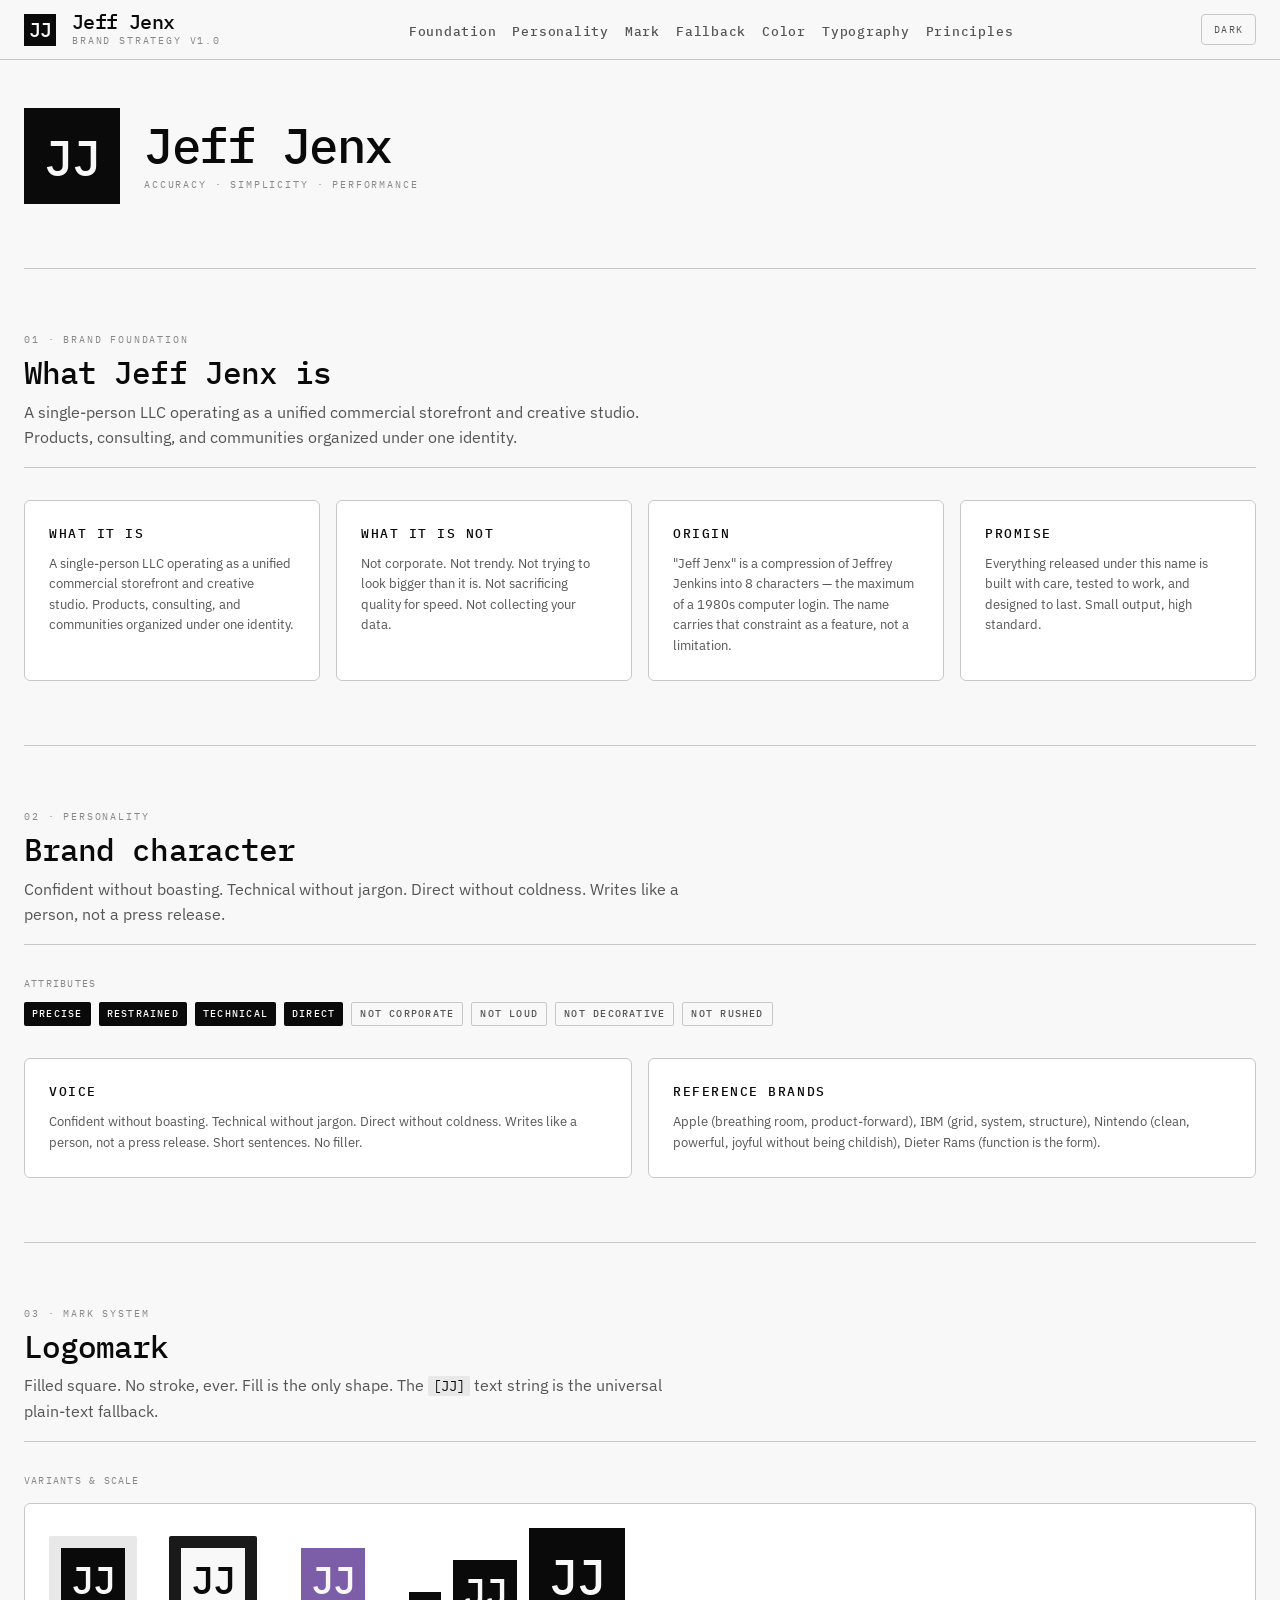
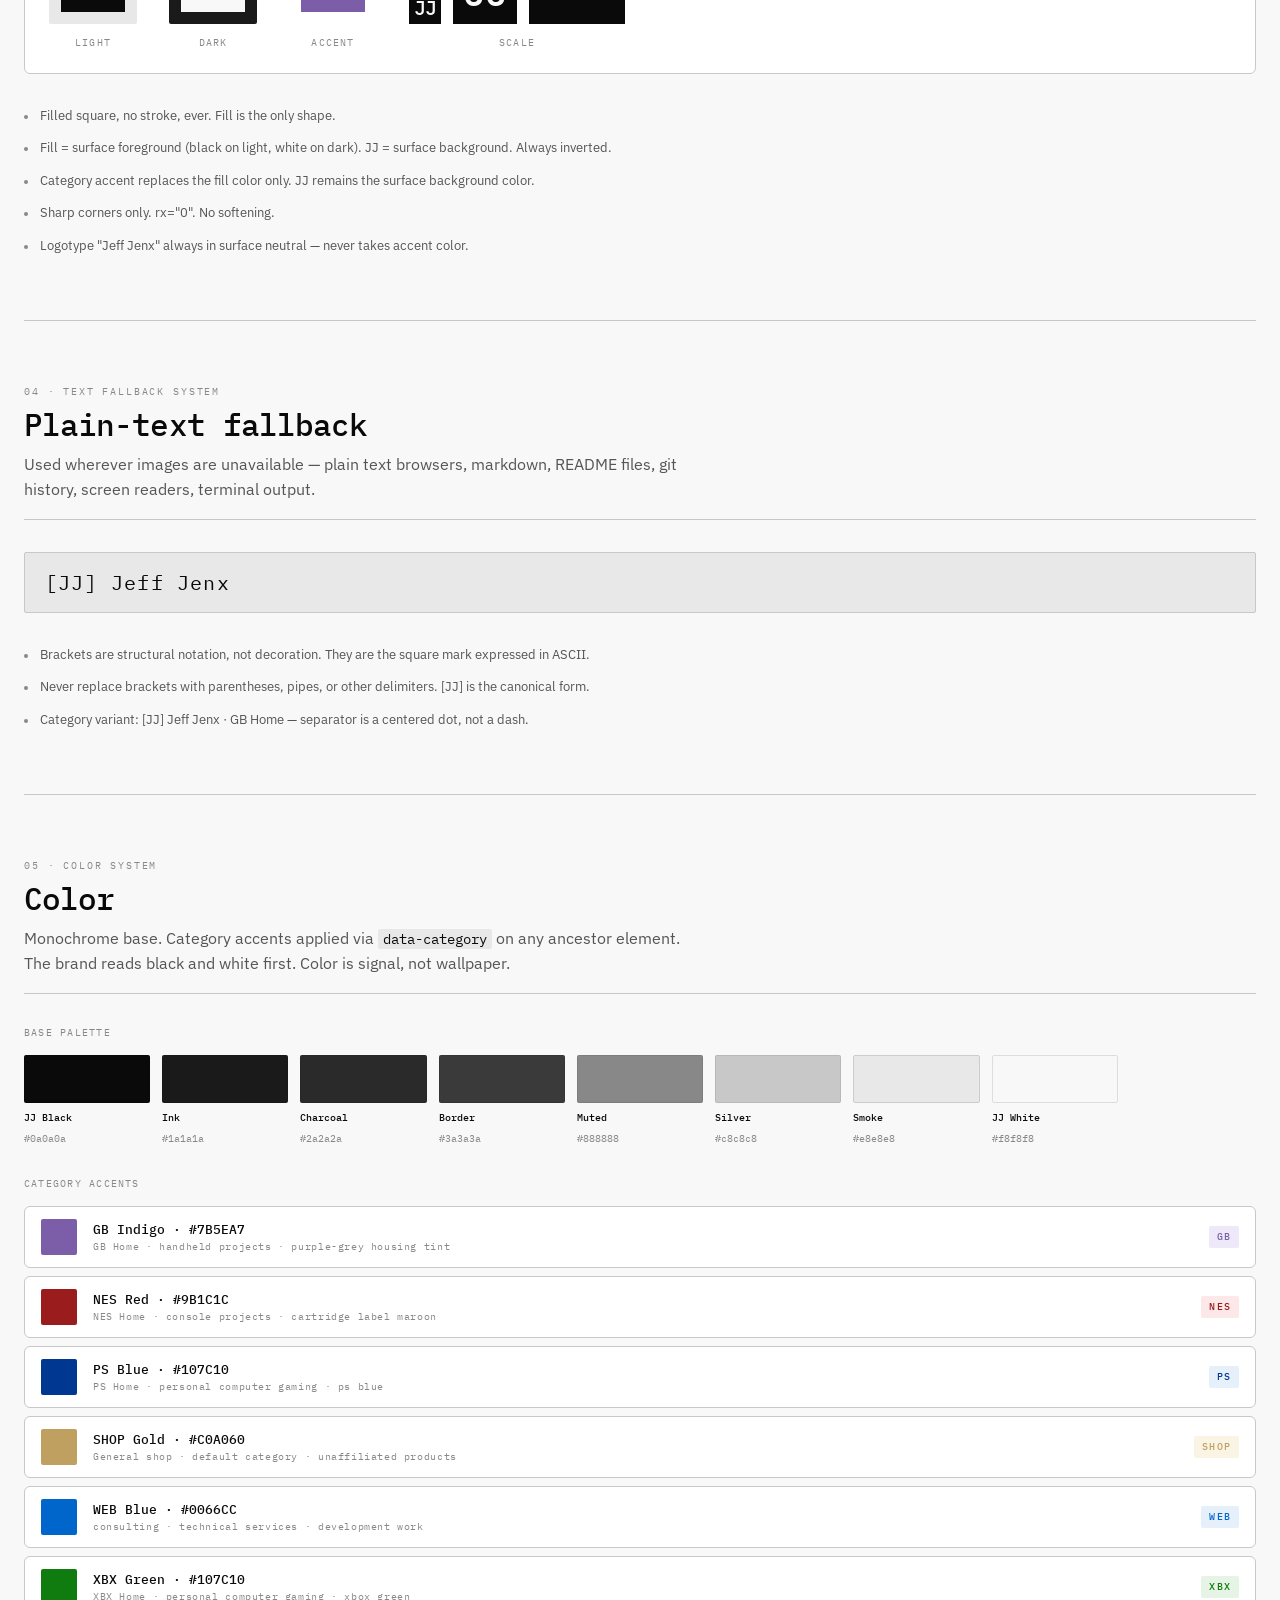
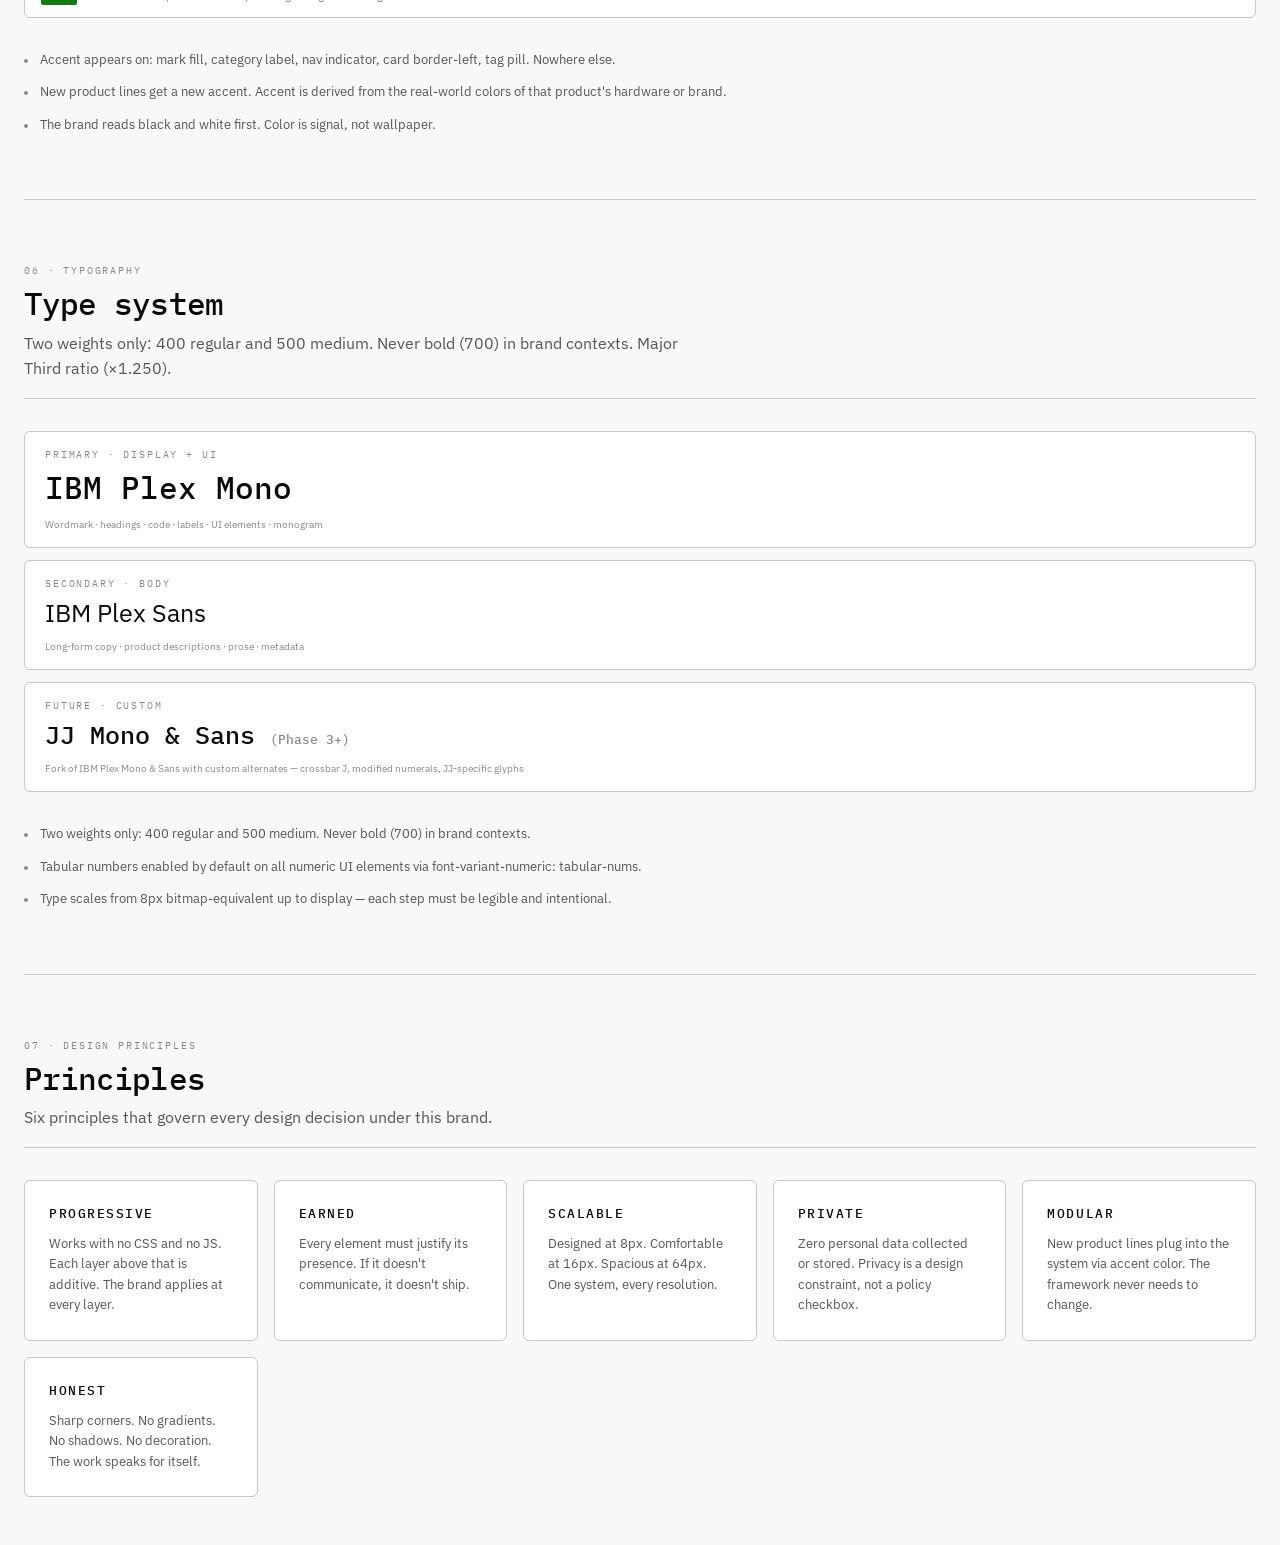
==== jeffjenx-brand-strategy.html @ 9ddff723 "feat: initial checkin" ====
<!DOCTYPE html>
<html lang="en">
<head>
<meta charset="UTF-8">
<meta name="viewport" content="width=device-width, initial-scale=1.0">
<title>Jeff Jenx · Brand Strategy</title>
<meta name="description" content="Jeff Jenx brand foundation, personality, mark system, color, and design principles.">

<link rel="preconnect" href="https://fonts.googleapis.com">
<link rel="preconnect" href="https://fonts.gstatic.com" crossorigin>
<link href="https://fonts.googleapis.com/css2?family=IBM+Plex+Mono:wght@400;500&family=IBM+Plex+Sans:wght@400;500&display=swap" rel="stylesheet">
<link rel="stylesheet" href="jeffjenx-tokens.css">

<style>
@layer base {
  *, *::before, *::after { box-sizing: border-box; margin: 0; padding: 0; }
  html {
    font-size: 16px;
    background: var(--jj-bg);
    color: var(--jj-fg);
    cursor: default;
    font-family: var(--jj-font-sans);
    scroll-padding-top: 4rem; /* 64px - safe ceiling for the nav bar */
    -webkit-text-size-adjust: 100%;
  }
  body { min-height: 100vh; }
  img, svg { display: block; max-width: 100%; }
  a { color: var(--jj-accent, var(--jj-fg)); text-underline-offset: 3px; }
  a:hover { opacity: 0.75; }
}

@layer type {
  [data-theme="light"] ::selection {
    color: var(--jj-accent-dark);
    background: var(--jj-accent-light);
  }

  [data-theme="dark"] ::selection {
    color: var(--jj-accent-light);
    background: var(--jj-accent-dark);
  }
}

@layer layout {
  .bs-nav {
    position: sticky;
    top: 0;
    z-index: var(--jj-z-raised);
    background: var(--jj-bg);
    border-bottom: 1px solid var(--jj-border-color);
    padding: var(--jj-space-3) var(--jj-space-6);
    display: flex;
    align-items: center;
    justify-content: space-between;
    gap: var(--jj-space-4);
    flex-wrap: wrap;
  }
  .bs-nav-links {
    display: flex;
    gap: var(--jj-space-4);
    flex-wrap: wrap;
    list-style: none;
  }
  .bs-wrap {
    max-width: var(--jj-width-full);
    margin: 0 auto;
    padding: 0 var(--jj-space-6);
  }
  .bs-main {
    padding: var(--jj-space-12) 0;
    display: flex;
    flex-direction: column;
    gap: var(--jj-space-16);
  }
  .bs-section {
    display: flex;
    flex-direction: column;
    gap: var(--jj-space-8);
  }
  .bs-section-header {
    border-bottom: 1px solid var(--jj-border-color);
    padding-bottom: var(--jj-space-4);
    display: flex;
    flex-direction: column;
    gap: var(--jj-space-2);
  }
  .bs-grid-2 {
    display: grid;
    grid-template-columns: repeat(auto-fit, minmax(280px, 1fr));
    gap: var(--jj-space-4);
  }
  .bs-grid-3 {
    display: grid;
    grid-template-columns: repeat(auto-fit, minmax(200px, 1fr));
    gap: var(--jj-space-4);
  }
  .bs-row {
    display: flex;
    flex-wrap: wrap;
    gap: var(--jj-space-3);
    align-items: flex-start;
  }
  .bs-col {
    display: flex;
    flex-direction: column;
    gap: var(--jj-space-3);
  }
}

@layer enhanced {
  .jj-nav-link {
    font-family: var(--jj-font-mono);
    font-size: var(--jj-text-sm);
    font-weight: var(--jj-weight-medium);
    letter-spacing: var(--jj-tracking-wide);
    color: var(--jj-fg-muted);
    text-decoration: none;
    padding: var(--jj-space-1) 0;
    border-bottom: 2px solid transparent;
    transition: color 80ms, border-color 80ms;
  }
  .jj-nav-link:hover {
    color: var(--jj-fg);
    border-bottom-color: var(--jj-fg);
    opacity: 1;
  }

  .bs-layer-badge {
    font-family: var(--jj-font-mono);
    font-size: var(--jj-text-xs);
    letter-spacing: var(--jj-tracking-widest);
    text-transform: uppercase;
    color: var(--jj-fg-subtle);
  }

  .bs-section-title {
    font-family: var(--jj-font-mono);
    font-size: var(--jj-text-xl);
    font-weight: var(--jj-weight-medium);
    letter-spacing: var(--jj-tracking-tight);
    color: var(--jj-fg);
    line-height: var(--jj-leading-tight);
  }

  .bs-lead {
    font-family: var(--jj-font-sans);
    font-size: var(--jj-text-base);
    line-height: var(--jj-leading-normal);
    color: var(--jj-fg-muted);
    max-width: 68ch;
  }

  .bs-card {
    background: var(--jj-bg-raised);
    border: 1px solid var(--jj-border-color);
    border-radius: var(--jj-radius-lg);
    padding: var(--jj-space-6);
    display: flex;
    flex-direction: column;
    gap: var(--jj-space-3);
  }

  .bs-card-title {
    font-family: var(--jj-font-mono);
    font-size: var(--jj-text-sm);
    font-weight: var(--jj-weight-medium);
    letter-spacing: var(--jj-tracking-wider);
    text-transform: uppercase;
    color: var(--jj-fg);
  }

  .bs-card-body {
    font-family: var(--jj-font-sans);
    font-size: var(--jj-text-sm);
    line-height: var(--jj-leading-normal);
    color: var(--jj-fg-muted);
  }

  .bs-pill-row {
    display: flex;
    gap: var(--jj-space-2);
    flex-wrap: wrap;
  }

  .jj-tag {
    display: inline-flex;
    align-items: center;
    padding: var(--jj-space-1) var(--jj-space-2);
    font-family: var(--jj-font-mono);
    font-size: var(--jj-text-xs);
    font-weight: var(--jj-weight-medium);
    letter-spacing: var(--jj-tracking-wider);
    text-transform: uppercase;
    border-radius: var(--jj-radius-sm);
    line-height: 1.4;
    white-space: nowrap;
  }
  .jj-tag--default { background: var(--jj-bg-sunken); color: var(--jj-fg-muted); }
  .jj-tag--accent  { background: var(--jj-accent-light, var(--jj-bg-sunken)); color: var(--jj-accent, var(--jj-fg)); }
  .jj-tag--solid   { background: var(--jj-fg); color: var(--jj-bg); }
  .jj-tag--outline { background: transparent; color: var(--jj-fg-muted); border: 1px solid var(--jj-border-color); }

  .bs-mark-surface {
    background: var(--jj-bg-raised);
    border: 1px solid var(--jj-border-color);
    border-radius: var(--jj-radius-lg);
    padding: var(--jj-space-6);
    display: flex;
    gap: var(--jj-space-8);
    flex-wrap: wrap;
    align-items: flex-end;
  }

  .bs-mark-item {
    display: flex;
    flex-direction: column;
    align-items: center;
    gap: var(--jj-space-3);
  }

  .bs-mark-caption {
    font-family: var(--jj-font-mono);
    font-size: var(--jj-text-xs);
    letter-spacing: var(--jj-tracking-wider);
    text-transform: uppercase;
    color: var(--jj-fg-subtle);
  }

  .bs-light-pad,
  .bs-dark-pad,
  .bs-accent-pad {
    border-radius: var(--jj-radius-sm);
    padding: var(--jj-space-3);
    display: inline-flex;
  }

  .bs-light-pad {
    background: var(--jj-smoke);
  }

  .bs-dark-pad {
    background: var(--jj-ink);
  }

  .bs-accent-pad {
    background: transparent;
  }

  .bs-rule-list {
    display: flex;
    flex-direction: column;
    gap: var(--jj-space-3);
  }

  .bs-rule {
    display: flex;
    gap: var(--jj-space-3);
    align-items: flex-start;
  }

  .bs-rule::before {
    content: '';
    width: 4px;
    height: 4px;
    border-radius: 50%;
    background: var(--jj-fg-subtle);
    flex-shrink: 0;
    margin-top: 9px;
  }

  .bs-rule-text {
    font-family: var(--jj-font-sans);
    font-size: var(--jj-text-sm);
    line-height: var(--jj-leading-normal);
    color: var(--jj-fg-muted);
  }

  .bs-fallback-box {
    background: var(--jj-bg-sunken);
    border: 1px solid var(--jj-border-color);
    border-radius: var(--jj-radius-sm);
    padding: var(--jj-space-4) var(--jj-space-5);
    font-family: var(--jj-font-mono);
    font-size: var(--jj-text-md);
    color: var(--jj-fg);
    letter-spacing: var(--jj-tracking-wide);
  }

  .bs-swatch-grid {
    display: grid;
    grid-template-columns: repeat(auto-fill, minmax(120px, 1fr));
    gap: var(--jj-space-3);
  }

  .jj-swatch { display: flex; flex-direction: column; gap: var(--jj-space-2); }
  .jj-swatch-block { height: 48px; border-radius: var(--jj-radius-sm); border: 1px solid rgba(0,0,0,0.08); }
  .jj-swatch-name { font-family: var(--jj-font-mono); font-size: var(--jj-text-xs); font-weight: var(--jj-weight-medium); color: var(--jj-fg); }
  .jj-swatch-hex  { font-family: var(--jj-font-mono); font-size: var(--jj-text-xs); color: var(--jj-fg-subtle); }

  .bs-accent-list { display: flex; flex-direction: column; gap: var(--jj-space-2); }

  .bs-accent-item {
    display: flex;
    align-items: center;
    gap: var(--jj-space-4);
    background: var(--jj-bg-raised);
    border: 1px solid var(--jj-border-color);
    border-radius: var(--jj-radius-lg);
    padding: var(--jj-space-3) var(--jj-space-4);
  }

  .bs-accent-block {
    width: 36px;
    height: 36px;
    border-radius: var(--jj-radius-sm);
    flex-shrink: 0;
  }

  .bs-accent-info { display: flex; flex-direction: column; gap: 2px; flex: 1; }

  .bs-accent-name {
    font-family: var(--jj-font-mono);
    font-size: var(--jj-text-sm);
    font-weight: var(--jj-weight-medium);
    color: var(--jj-fg);
  }

  .bs-accent-desc {
    font-family: var(--jj-font-mono);
    font-size: var(--jj-text-xs);
    color: var(--jj-fg-subtle);
    letter-spacing: var(--jj-tracking-wide);
  }

  .bs-type-list { display: flex; flex-direction: column; gap: var(--jj-space-3); }

  .bs-type-item {
    background: var(--jj-bg-raised);
    border: 1px solid var(--jj-border-color);
    border-radius: var(--jj-radius-lg);
    padding: var(--jj-space-4) var(--jj-space-5);
    display: flex;
    flex-direction: column;
    gap: var(--jj-space-2);
  }

  .bs-type-role {
    font-family: var(--jj-font-mono);
    font-size: var(--jj-text-xs);
    letter-spacing: var(--jj-tracking-widest);
    text-transform: uppercase;
    color: var(--jj-fg-subtle);
  }

  .bs-type-desc {
    font-family: var(--jj-font-sans);
    font-size: var(--jj-text-xs);
    color: var(--jj-fg-subtle);
    margin-top: var(--jj-space-1);
  }

  .jj-divider { border: none; border-top: 1px solid var(--jj-border-color); }

  #theme-toggle {
    font-family: var(--jj-font-mono);
    font-size: var(--jj-text-xs);
    letter-spacing: var(--jj-tracking-wider);
    text-transform: uppercase;
    background: none;
    border: 1px solid var(--jj-border-color);
    color: var(--jj-fg-muted);
    padding: var(--jj-space-2) var(--jj-space-3);
    border-radius: var(--jj-radius-md);
    cursor: pointer;
  }
  #theme-toggle:hover { background: var(--jj-bg-sunken); }

  .bs-inline-code {
    font-family: var(--jj-font-mono);
    font-size: 0.875em;
    background: var(--jj-bg-sunken);
    padding: 1px 5px;
    border-radius: var(--jj-radius-sm);
    color: var(--jj-fg);
  }

  .bs-lockup {
    display: inline-flex;
    align-items: center;
    gap: var(--jj-space-4);
    text-decoration: none;
    color: inherit;
  }
  .bs-lockup-text { display: flex; flex-direction: column; gap: 2px; }
  .bs-lockup-name {
    font-family: var(--jj-font-mono);
    font-weight: var(--jj-weight-medium);
    font-size: var(--jj-text-md);
    letter-spacing: var(--jj-tracking-tight);
    line-height: 1;
    color: var(--jj-fg);
  }
  .bs-lockup-sub {
    font-family: var(--jj-font-mono);
    font-size: var(--jj-text-xs);
    letter-spacing: var(--jj-tracking-widest);
    text-transform: uppercase;
    color: var(--jj-fg-subtle);
  }
}
</style>
</head>
<body>

<nav class="bs-nav" aria-label="Brand strategy navigation">
  <a href="#" class="bs-lockup" aria-label="Jeff Jenx home">
    <span class="jj-mark jj-mark--sm" aria-hidden="true">JJ</span>
    <span class="bs-lockup-text">
      <span class="bs-lockup-name">Jeff Jenx</span>
      <span class="bs-lockup-sub">Brand Strategy v1.0</span>
    </span>
  </a>
  <ul class="bs-nav-links" role="list">
    <li><a href="#foundation"  class="jj-nav-link">Foundation</a></li>
    <li><a href="#personality" class="jj-nav-link">Personality</a></li>
    <li><a href="#mark"        class="jj-nav-link">Mark</a></li>
    <li><a href="#fallback"    class="jj-nav-link">Fallback</a></li>
    <li><a href="#color"       class="jj-nav-link">Color</a></li>
    <li><a href="#typography"  class="jj-nav-link">Typography</a></li>
    <li><a href="#principles"  class="jj-nav-link">Principles</a></li>
  </ul>
</nav>

<main class="bs-wrap">
<div class="bs-main">

  <!-- HERO -->
  <div style="display:flex;align-items:center;gap:var(--jj-space-6)">
    <span class="jj-mark jj-mark--lg" aria-hidden="true">JJ</span>
    <div>
      <div style="font-family:var(--jj-font-mono);font-size:var(--jj-text-3xl);font-weight:var(--jj-weight-medium);color:var(--jj-fg);letter-spacing:var(--jj-tracking-tight);line-height:1">Jeff Jenx</div>
      <div style="font-family:var(--jj-font-mono);font-size:var(--jj-text-xs);color:var(--jj-fg-subtle);letter-spacing:var(--jj-tracking-widest);text-transform:uppercase;margin-top:var(--jj-space-2)">Accuracy · Simplicity · Performance</div>
    </div>
  </div>

  <hr class="jj-divider">

  <!-- 01 FOUNDATION -->
  <section class="bs-section" id="foundation">
    <div class="bs-section-header">
      <span class="bs-layer-badge">01 · Brand Foundation</span>
      <h2 class="bs-section-title">What Jeff Jenx is</h2>
      <p class="bs-lead">A single-person LLC operating as a unified commercial storefront and creative studio. Products, consulting, and communities organized under one identity.</p>
    </div>
    <div class="bs-grid-2">
      <div class="bs-card">
        <div class="bs-card-title">What it is</div>
        <p class="bs-card-body">A single-person LLC operating as a unified commercial storefront and creative studio. Products, consulting, and communities organized under one identity.</p>
      </div>
      <div class="bs-card">
        <div class="bs-card-title">What it is not</div>
        <p class="bs-card-body">Not corporate. Not trendy. Not trying to look bigger than it is. Not sacrificing quality for speed. Not collecting your data.</p>
      </div>
      <div class="bs-card">
        <div class="bs-card-title">Origin</div>
        <p class="bs-card-body">"Jeff Jenx" is a compression of Jeffrey Jenkins into 8 characters — the maximum of a 1980s computer login. The name carries that constraint as a feature, not a limitation.</p>
      </div>
      <div class="bs-card">
        <div class="bs-card-title">Promise</div>
        <p class="bs-card-body">Everything released under this name is built with care, tested to work, and designed to last. Small output, high standard.</p>
      </div>
    </div>
  </section>

  <hr class="jj-divider">

  <!-- 02 PERSONALITY -->
  <section class="bs-section" id="personality">
    <div class="bs-section-header">
      <span class="bs-layer-badge">02 · Personality</span>
      <h2 class="bs-section-title">Brand character</h2>
      <p class="bs-lead">Confident without boasting. Technical without jargon. Direct without coldness. Writes like a person, not a press release.</p>
    </div>

    <div>
      <span style="font-family:var(--jj-font-mono);font-size:var(--jj-text-xs);letter-spacing:var(--jj-tracking-wider);text-transform:uppercase;color:var(--jj-fg-subtle);display:block;margin-bottom:var(--jj-space-3)">Attributes</span>
      <div class="bs-pill-row">
        <span class="jj-tag jj-tag--solid">precise</span>
        <span class="jj-tag jj-tag--solid">restrained</span>
        <span class="jj-tag jj-tag--solid">technical</span>
        <span class="jj-tag jj-tag--solid">direct</span>
        <span class="jj-tag jj-tag--outline">not corporate</span>
        <span class="jj-tag jj-tag--outline">not loud</span>
        <span class="jj-tag jj-tag--outline">not decorative</span>
        <span class="jj-tag jj-tag--outline">not rushed</span>
      </div>
    </div>

    <div class="bs-grid-2">
      <div class="bs-card">
        <div class="bs-card-title">Voice</div>
        <p class="bs-card-body">Confident without boasting. Technical without jargon. Direct without coldness. Writes like a person, not a press release. Short sentences. No filler.</p>
      </div>
      <div class="bs-card">
        <div class="bs-card-title">Reference brands</div>
        <p class="bs-card-body">Apple (breathing room, product-forward), IBM (grid, system, structure), Nintendo (clean, powerful, joyful without being childish), Dieter Rams (function is the form).</p>
      </div>
    </div>
  </section>

  <hr class="jj-divider">

  <!-- 03 MARK -->
  <section class="bs-section" id="mark">
    <div class="bs-section-header">
      <span class="bs-layer-badge">03 · Mark System</span>
      <h2 class="bs-section-title">Logomark</h2>
      <p class="bs-lead">Filled square. No stroke, ever. Fill is the only shape. The <code class="bs-inline-code">[JJ]</code> text string is the universal plain-text fallback.</p>
    </div>

    <div>
      <span style="font-family:var(--jj-font-mono);font-size:var(--jj-text-xs);letter-spacing:var(--jj-tracking-wider);text-transform:uppercase;color:var(--jj-fg-subtle);display:block;margin-bottom:var(--jj-space-4)">Variants &amp; scale</span>
      <div class="bs-mark-surface">
        <div class="bs-mark-item">
          <span class="bs-light-pad">
            <span class="jj-mark" style="background:var(--jj-black);color:var(--jj-white)" aria-label="Jeff Jenx mark, light">JJ</span>
          </span>
          <span class="bs-mark-caption">Light</span>
        </div>
        <div class="bs-mark-item">
          <span class="bs-dark-pad">
            <span class="jj-mark" style="background:var(--jj-white);color:var(--jj-black)" aria-label="Jeff Jenx mark, dark">JJ</span>
          </span>
          <span class="bs-mark-caption">Dark</span>
        </div>
        <div class="bs-mark-item" data-category="gb">
          <span class="bs-accent-pad">
            <span class="jj-mark" style="background:var(--jj-accent);color:var(--jj-white)" aria-label="Jeff Jenx mark, accent">JJ</span>
          </span>
          <span class="bs-mark-caption">Accent</span>
        </div>
        <div class="bs-mark-item">
          <div style="display:flex;align-items:flex-end;gap:var(--jj-space-3)">
            <span class="jj-mark jj-mark--sm" aria-label="Small">JJ</span>
            <span class="jj-mark" aria-label="Default">JJ</span>
            <span class="jj-mark jj-mark--lg" aria-label="Large">JJ</span>
          </div>
          <span class="bs-mark-caption">Scale</span>
        </div>
      </div>
    </div>

    <div class="bs-rule-list">
      <div class="bs-rule"><span class="bs-rule-text">Filled square, no stroke, ever. Fill is the only shape.</span></div>
      <div class="bs-rule"><span class="bs-rule-text">Fill = surface foreground (black on light, white on dark). JJ = surface background. Always inverted.</span></div>
      <div class="bs-rule"><span class="bs-rule-text">Category accent replaces the fill color only. JJ remains the surface background color.</span></div>
      <div class="bs-rule"><span class="bs-rule-text">Sharp corners only. rx="0". No softening.</span></div>
      <div class="bs-rule"><span class="bs-rule-text">Logotype "Jeff Jenx" always in surface neutral — never takes accent color.</span></div>
    </div>
  </section>

  <hr class="jj-divider">

  <!-- 04 FALLBACK -->
  <section class="bs-section" id="fallback">
    <div class="bs-section-header">
      <span class="bs-layer-badge">04 · Text Fallback System</span>
      <h2 class="bs-section-title">Plain-text fallback</h2>
      <p class="bs-lead">Used wherever images are unavailable — plain text browsers, markdown, README files, git history, screen readers, terminal output.</p>
    </div>

    <div class="bs-fallback-box">[JJ] Jeff Jenx</div>

    <div class="bs-rule-list">
      <div class="bs-rule"><span class="bs-rule-text">Brackets are structural notation, not decoration. They are the square mark expressed in ASCII.</span></div>
      <div class="bs-rule"><span class="bs-rule-text">Never replace brackets with parentheses, pipes, or other delimiters. [JJ] is the canonical form.</span></div>
      <div class="bs-rule"><span class="bs-rule-text">Category variant: [JJ] Jeff Jenx · GB Home — separator is a centered dot, not a dash.</span></div>
    </div>
  </section>

  <hr class="jj-divider">

  <!-- 05 COLOR -->
  <section class="bs-section" id="color">
    <div class="bs-section-header">
      <span class="bs-layer-badge">05 · Color System</span>
      <h2 class="bs-section-title">Color</h2>
      <p class="bs-lead">Monochrome base. Category accents applied via <code class="bs-inline-code">data-category</code> on any ancestor element. The brand reads black and white first. Color is signal, not wallpaper.</p>
    </div>

    <div>
      <span style="font-family:var(--jj-font-mono);font-size:var(--jj-text-xs);letter-spacing:var(--jj-tracking-wider);text-transform:uppercase;color:var(--jj-fg-subtle);display:block;margin-bottom:var(--jj-space-4)">Base palette</span>
      <div class="bs-swatch-grid">
        <div class="jj-swatch"><div class="jj-swatch-block" style="background:#0a0a0a"></div><div class="jj-swatch-name">JJ Black</div><div class="jj-swatch-hex">#0a0a0a</div></div>
        <div class="jj-swatch"><div class="jj-swatch-block" style="background:#1a1a1a"></div><div class="jj-swatch-name">Ink</div><div class="jj-swatch-hex">#1a1a1a</div></div>
        <div class="jj-swatch"><div class="jj-swatch-block" style="background:#2a2a2a"></div><div class="jj-swatch-name">Charcoal</div><div class="jj-swatch-hex">#2a2a2a</div></div>
        <div class="jj-swatch"><div class="jj-swatch-block" style="background:#3a3a3a"></div><div class="jj-swatch-name">Border</div><div class="jj-swatch-hex">#3a3a3a</div></div>
        <div class="jj-swatch"><div class="jj-swatch-block" style="background:#888888"></div><div class="jj-swatch-name">Muted</div><div class="jj-swatch-hex">#888888</div></div>
        <div class="jj-swatch"><div class="jj-swatch-block" style="background:#c8c8c8"></div><div class="jj-swatch-name">Silver</div><div class="jj-swatch-hex">#c8c8c8</div></div>
        <div class="jj-swatch"><div class="jj-swatch-block" style="background:#e8e8e8;border-color:#ccc"></div><div class="jj-swatch-name">Smoke</div><div class="jj-swatch-hex">#e8e8e8</div></div>
        <div class="jj-swatch"><div class="jj-swatch-block" style="background:#f8f8f8;border-color:#ddd"></div><div class="jj-swatch-name">JJ White</div><div class="jj-swatch-hex">#f8f8f8</div></div>
      </div>
    </div>

    <div>
      <span style="font-family:var(--jj-font-mono);font-size:var(--jj-text-xs);letter-spacing:var(--jj-tracking-wider);text-transform:uppercase;color:var(--jj-fg-subtle);display:block;margin-bottom:var(--jj-space-4)">Category accents</span>
      <div class="bs-accent-list">
        <div class="bs-accent-item" data-category="gb">
          <div class="bs-accent-block" style="background:var(--jj-accent)"></div>
          <div class="bs-accent-info">
            <div class="bs-accent-name">GB Indigo · #7B5EA7</div>
            <div class="bs-accent-desc">GB Home · handheld projects · purple-grey housing tint</div>
          </div>
          <span class="jj-tag jj-tag--accent">gb</span>
        </div>
        <div class="bs-accent-item" data-category="nes">
          <div class="bs-accent-block" style="background:var(--jj-accent)"></div>
          <div class="bs-accent-info">
            <div class="bs-accent-name">NES Red · #9B1C1C</div>
            <div class="bs-accent-desc">NES Home · console projects · cartridge label maroon</div>
          </div>
          <span class="jj-tag jj-tag--accent">nes</span>
        </div>
        <div class="bs-accent-item" data-category="ps">
          <div class="bs-accent-block" style="background:var(--jj-accent)"></div>
          <div class="bs-accent-info">
            <div class="bs-accent-name">PS Blue · #107C10</div>
            <div class="bs-accent-desc">PS Home · personal computer gaming · ps blue</div>
          </div>
          <span class="jj-tag jj-tag--accent">ps</span>
        </div>
        <div class="bs-accent-item" data-category="shop">
          <div class="bs-accent-block" style="background:var(--jj-accent)"></div>
          <div class="bs-accent-info">
            <div class="bs-accent-name">SHOP Gold · #C0A060</div>
            <div class="bs-accent-desc">General shop · default category · unaffiliated products</div>
          </div>
          <span class="jj-tag jj-tag--accent">shop</span>
        </div>
        <div class="bs-accent-item" data-category="web">
          <div class="bs-accent-block" style="background:var(--jj-accent)"></div>
          <div class="bs-accent-info">
            <div class="bs-accent-name">WEB Blue · #0066CC</div>
            <div class="bs-accent-desc">consulting · technical services · development work</div>
          </div>
          <span class="jj-tag jj-tag--accent">web</span>
        </div>
        <div class="bs-accent-item" data-category="xbx">
          <div class="bs-accent-block" style="background:var(--jj-accent)"></div>
          <div class="bs-accent-info">
            <div class="bs-accent-name">XBX Green · #107C10</div>
            <div class="bs-accent-desc">XBX Home · personal computer gaming · xbox green</div>
          </div>
          <span class="jj-tag jj-tag--accent">xbx</span>
        </div>
      </div>
    </div>

    <div class="bs-rule-list">
      <div class="bs-rule"><span class="bs-rule-text">Accent appears on: mark fill, category label, nav indicator, card border-left, tag pill. Nowhere else.</span></div>
      <div class="bs-rule"><span class="bs-rule-text">New product lines get a new accent. Accent is derived from the real-world colors of that product's hardware or brand.</span></div>
      <div class="bs-rule"><span class="bs-rule-text">The brand reads black and white first. Color is signal, not wallpaper.</span></div>
    </div>
  </section>

  <hr class="jj-divider">

  <!-- 06 TYPOGRAPHY -->
  <section class="bs-section" id="typography">
    <div class="bs-section-header">
      <span class="bs-layer-badge">06 · Typography</span>
      <h2 class="bs-section-title">Type system</h2>
      <p class="bs-lead">Two weights only: 400 regular and 500 medium. Never bold (700) in brand contexts. Major Third ratio (×1.250).</p>
    </div>

    <div class="bs-type-list">
      <div class="bs-type-item">
        <div class="bs-type-role">Primary · Display + UI</div>
        <div style="font-family:var(--jj-font-mono);font-size:var(--jj-text-xl);font-weight:var(--jj-weight-medium);color:var(--jj-fg);line-height:var(--jj-leading-tight)">IBM Plex Mono</div>
        <div class="bs-type-desc">Wordmark · headings · code · labels · UI elements · monogram</div>
      </div>
      <div class="bs-type-item">
        <div class="bs-type-role">Secondary · Body</div>
        <div style="font-family:var(--jj-font-sans);font-size:var(--jj-text-lg);font-weight:var(--jj-weight-regular);color:var(--jj-fg);line-height:var(--jj-leading-tight)">IBM Plex Sans</div>
        <div class="bs-type-desc">Long-form copy · product descriptions · prose · metadata</div>
      </div>
      <div class="bs-type-item">
        <div class="bs-type-role">Future · Custom</div>
        <div style="font-family:var(--jj-font-mono);font-size:var(--jj-text-lg);font-weight:var(--jj-weight-medium);color:var(--jj-fg);line-height:var(--jj-leading-tight)">JJ Mono & Sans <span style="font-size:var(--jj-text-sm);color:var(--jj-fg-subtle)">(Phase 3+)</span></div>
        <div class="bs-type-desc">Fork of IBM Plex Mono & Sans with custom alternates — crossbar J, modified numerals, JJ-specific glyphs</div>
      </div>
    </div>

    <div class="bs-rule-list">
      <div class="bs-rule"><span class="bs-rule-text">Two weights only: 400 regular and 500 medium. Never bold (700) in brand contexts.</span></div>
      <div class="bs-rule"><span class="bs-rule-text">Tabular numbers enabled by default on all numeric UI elements via font-variant-numeric: tabular-nums.</span></div>
      <div class="bs-rule"><span class="bs-rule-text">Type scales from 8px bitmap-equivalent up to display — each step must be legible and intentional.</span></div>
    </div>
  </section>

  <hr class="jj-divider">

  <!-- 07 PRINCIPLES -->
  <section class="bs-section" id="principles">
    <div class="bs-section-header">
      <span class="bs-layer-badge">07 · Design Principles</span>
      <h2 class="bs-section-title">Principles</h2>
      <p class="bs-lead">Six principles that govern every design decision under this brand.</p>
    </div>

    <div class="bs-grid-3">
      <div class="bs-card">
        <div class="bs-card-title">Progressive</div>
        <p class="bs-card-body">Works with no CSS and no JS. Each layer above that is additive. The brand applies at every layer.</p>
      </div>
      <div class="bs-card">
        <div class="bs-card-title">Earned</div>
        <p class="bs-card-body">Every element must justify its presence. If it doesn't communicate, it doesn't ship.</p>
      </div>
      <div class="bs-card">
        <div class="bs-card-title">Scalable</div>
        <p class="bs-card-body">Designed at 8px. Comfortable at 16px. Spacious at 64px. One system, every resolution.</p>
      </div>
      <div class="bs-card">
        <div class="bs-card-title">Private</div>
        <p class="bs-card-body">Zero personal data collected or stored. Privacy is a design constraint, not a policy checkbox.</p>
      </div>
      <div class="bs-card">
        <div class="bs-card-title">Modular</div>
        <p class="bs-card-body">New product lines plug into the system via accent color. The framework never needs to change.</p>
      </div>
      <div class="bs-card">
        <div class="bs-card-title">Honest</div>
        <p class="bs-card-body">Sharp corners. No gradients. No shadows. No decoration. The work speaks for itself.</p>
      </div>
    </div>
  </section>

</div>
</main>

<script>
(function() {
  var btn = document.getElementById('theme-toggle');
  if (!btn) {
    btn = document.createElement('button');
    btn.id = 'theme-toggle';
    btn.ariaLabel = 'Toggle dark mode';
    btn.textContent = 'Dark';
    document.getElementsByClassName('bs-nav')[0].appendChild(btn);
  }
  var html = document.documentElement;
  var stored = localStorage.getItem('jj-theme');
  if (stored) {
    html.setAttribute('data-theme', stored);
    btn.textContent = stored === 'dark' ? 'Light' : 'Dark';
  }
  btn.addEventListener('click', function() {
    var current = html.getAttribute('data-theme');
    var next = current === 'dark' ? 'light' : 'dark';
    html.setAttribute('data-theme', next);
    btn.textContent = next === 'dark' ? 'Light' : 'Dark';
    try { localStorage.setItem('jj-theme', next); } catch(e) {}
  });
})();
</script>

</body>
</html>
---- jeffjenx-tokens.css ----
/* =============================================================================
   JEFF JENX · DESIGN TOKENS · v1.0
   [JJ] Jeff Jenx · jeffjenx.com
   
   Usage: Link this file first, before any other stylesheet.
   Compatible: Every browser that supports CSS custom properties (2016+).
   Fallback:   All values also expressed as plain CSS where possible for
               browsers that predate custom property support.
   ============================================================================= */


/* =============================================================================
   LAYER 0 · CUSTOM PROPERTY DEFINITIONS
   Defined on :root. Available to every element in every browser context.
   ============================================================================= */

:root {

  /* --- COLOR · BASE PALETTE ----------------------------------------------- */
  /* JJ monochrome scale — named by role, not by value */
  --jj-black:        #0a0a0a;  /* primary foreground, mark fill (light) */
  --jj-ink:          #1a1a1a;  /* elevated surface (dark mode) */
  --jj-charcoal:     #2a2a2a;  /* secondary surface (dark mode) */
  --jj-border:       #3a3a3a;  /* borders, dividers */
  --jj-muted:        #888888;  /* placeholder, disabled, meta text */
  --jj-silver:       #c8c8c8;  /* mid-tone, secondary borders (light mode) */
  --jj-smoke:        #e8e8e8;  /* subtle surface (light mode) */
  --jj-white:        #f8f8f8;  /* primary foreground (dark), mark fill (dark) */

  /* --- COLOR · SEMANTIC ROLES (light mode default) ------------------------- */
  --jj-bg:           var(--jj-white);     /* page background */
  --jj-bg-raised:    #ffffff;             /* card, modal surface */
  --jj-bg-sunken:    var(--jj-smoke);     /* input, code block background */
  --jj-fg:           var(--jj-black);     /* primary text, mark fill */
  --jj-fg-muted:     #555555;             /* secondary text */
  --jj-fg-subtle:    var(--jj-muted);     /* tertiary text, placeholders */
  --jj-border-color: var(--jj-silver);    /* default border */
  --jj-border-strong:#999999;             /* emphasized border */

  /* --- COLOR · CATEGORY ACCENTS ------------------------------------------- */
  /* Each accent is the real-world hardware/brand color, desaturated slightly  */
  /* for screen readability while remaining immediately recognizable.          */

  --jj-accent-default:  var(--jj-fg);  /* no category — base brand */

  /* GB Indigo · Game Boy housing tint, screen glow purple */
  --jj-accent-gb:       #7B5EA7;
  --jj-accent-gb-light: #ede9f8;          /* bg tint for badges, pills */
  --jj-accent-gb-dark:  #5a4180;          /* hover, pressed state */

  /* NES Red · Famicom cartridge label maroon */
  --jj-accent-nes:      #9B1C1C;
  --jj-accent-nes-light:#fce8e8;
  --jj-accent-nes-dark: #7a1515;

  /* XBX Green · Microsoft Xbox green */
  --jj-accent-xbx:     #107C10;
  --jj-accent-xbx-light:#e6f4e6;
  --jj-accent-xbx-dark: #0a5e0a;

  /* PS Blue · Sony PlayStation blue */
  --jj-accent-ps:       #003791;
  --jj-accent-ps-light: #e5f0fa;
  --jj-accent-ps-dark:  #00215e;

  /* IBM Blue · Web / Consulting */
  --jj-accent-web:      #0066CC;
  --jj-accent-web-light:#e5f0fa;
  --jj-accent-web-dark: #004f9e;

  /* General Shop · JJ Gold, neutral premium */
  --jj-accent-shop:    #C0A060;
  --jj-accent-shop-light:#faf4e5;
  --jj-accent-shop-dark: #9a7d44;

  /* Active accent — override per page/section via closest ancestor */
  --jj-accent:          var(--jj-accent-default);
  --jj-accent-light:    var(--jj-bg-sunken);
  --jj-accent-dark:     var(--jj-charcoal);

  /* --- TYPOGRAPHY · FAMILIES ---------------------------------------------- */
  --jj-font-mono:
    "IBM Plex Mono",
    "Courier New",          /* Layer 3 fallback: pre-CSS-variable browsers */
    "Lucida Console",       /* Layer 2 fallback: Windows legacy */
    monospace;              /* Layer 1 fallback: any monospace available */

  --jj-font-sans:
    "IBM Plex Sans",
    system-ui,              /* Layer 3: modern OS system font */
    -apple-system,          /* Layer 2: macOS/iOS */
    "Segoe UI",             /* Layer 2: Windows */
    Helvetica,              /* Layer 1: classic print */
    Arial,                  /* Layer 0: guaranteed available */
    sans-serif;

  --jj-font-display: var(--jj-font-mono); /* wordmark, headings */
  --jj-font-body:    var(--jj-font-sans);  /* long-form prose */
  --jj-font-code:    var(--jj-font-mono);  /* inline code, snippets */

  /* --- TYPOGRAPHY · SCALE (Major Third — 1.250 ratio) --------------------- */
  /* Each step is prev × 1.250, rounded to nearest 0.5px for pixel grids.    */
  /* The scale also maps cleanly to bitmap tile sizes at the low end.         */
  --jj-text-2xs:   0.512rem;   /*  ~8px  — bitmap tile, favicon label  */
  --jj-text-xs:    0.640rem;   /* ~10px  — legal, micro labels          */
  --jj-text-sm:    0.800rem;   /* ~13px  — secondary UI, captions       */
  --jj-text-base:  1.000rem;   /* ~16px  — body text baseline           */
  --jj-text-md:    1.250rem;   /* ~20px  — lead text, card titles       */
  --jj-text-lg:    1.563rem;   /* ~25px  — section headings             */
  --jj-text-xl:    1.953rem;   /* ~31px  — page headings                */
  --jj-text-2xl:   2.441rem;   /* ~39px  — hero headings                */
  --jj-text-3xl:   3.052rem;   /* ~49px  — display, wordmark            */
  --jj-text-4xl:   3.815rem;   /* ~61px  — large display                */

  /* --- TYPOGRAPHY · WEIGHTS ----------------------------------------------- */
  --jj-weight-regular: 400;
  --jj-weight-medium:  500;
  /* No 700 bold. Two weights only. */

  /* --- TYPOGRAPHY · LINE HEIGHTS ------------------------------------------ */
  --jj-leading-tight:  1.2;   /* headings, display type */
  --jj-leading-snug:   1.4;   /* UI labels, buttons */
  --jj-leading-normal: 1.6;   /* body text default */
  --jj-leading-loose:  1.8;   /* long-form prose, articles */

  /* --- TYPOGRAPHY · TRACKING (letter-spacing) ----------------------------- */
  --jj-tracking-tight:  -0.03em;  /* large display headings */
  --jj-tracking-normal:  0;
  --jj-tracking-wide:    0.06em;  /* small caps, labels, tags */
  --jj-tracking-wider:   0.12em;  /* category labels, mono caps */
  --jj-tracking-widest:  0.18em;  /* section dividers */

  /* --- TYPOGRAPHY · OPENTYPE FEATURES ------------------------------------- */
  --jj-features-default:   "kern" 1, "liga" 1;
  --jj-features-tabular:   "kern" 1, "tnum" 1, "lnum" 1; /* prices, stats */
  --jj-features-mono-alt:  "kern" 1, "ss01" 1, "ss02" 1; /* alternate glyphs */
  --jj-features-fractions: "kern" 1, "frac" 1;           /* measurements */

  /* --- SPACING · BASE UNIT ------------------------------------------------ */
  /* 4px grid. All spacing is a multiple of --jj-space-1.                    */
  --jj-space-px:   1px;
  --jj-space-0:    0;
  --jj-space-1:    0.25rem;   /*  4px */
  --jj-space-2:    0.5rem;    /*  8px */
  --jj-space-3:    0.75rem;   /* 12px */
  --jj-space-4:    1rem;      /* 16px */
  --jj-space-5:    1.25rem;   /* 20px */
  --jj-space-6:    1.5rem;    /* 24px */
  --jj-space-8:    2rem;      /* 32px */
  --jj-space-10:   2.5rem;    /* 40px */
  --jj-space-12:   3rem;      /* 48px */
  --jj-space-16:   4rem;      /* 64px */
  --jj-space-20:   5rem;      /* 80px */
  --jj-space-24:   6rem;      /* 96px */
  --jj-space-32:   8rem;      /* 128px */

  /* --- LAYOUT · WIDTHS ---------------------------------------------------- */
  --jj-width-content:  680px;   /* readable prose column */
  --jj-width-wide:     960px;   /* wide content, catalog grid */
  --jj-width-full:     1280px;  /* max site width */
  --jj-width-mark:     64px;    /* logomark square size (default) */
  --jj-width-mark-sm:  32px;    /* logomark small (nav, favicon context) */
  --jj-width-mark-lg:  96px;    /* logomark large (hero) */

  /* --- BORDERS ------------------------------------------------------------ */
  --jj-border-width:    1px;
  --jj-border-style:    solid;
  --jj-border:          var(--jj-border-width) var(--jj-border-style) var(--jj-border-color);
  --jj-border-strong:   var(--jj-border-width) var(--jj-border-style) var(--jj-border-strong);

  /* --- RADIUS ------------------------------------------------------------- */
  /* Brand uses sharp corners (rx=0) on the mark.                            */
  /* UI elements may use minimal rounding for ergonomics only.               */
  --jj-radius-0:   0;          /* mark, hardware-feel elements */
  --jj-radius-sm:  2px;        /* tags, badges, code blocks */
  --jj-radius-md:  4px;        /* buttons, inputs */
  --jj-radius-lg:  6px;        /* cards, panels */
  --jj-radius-pill:9999px;     /* pill badges only, use sparingly */

  /* --- MOTION ------------------------------------------------------------- */
  --jj-duration-fast:   80ms;
  --jj-duration-normal: 160ms;
  --jj-duration-slow:   320ms;
  --jj-ease:            cubic-bezier(0.4, 0, 0.2, 1);
  --jj-ease-out:        cubic-bezier(0, 0, 0.2, 1);

  /* --- Z-INDEX ------------------------------------------------------------ */
  --jj-z-base:    0;
  --jj-z-raised:  10;
  --jj-z-overlay: 100;
  --jj-z-modal:   200;
  --jj-z-toast:   300;
}


/* =============================================================================
   DARK MODE OVERRIDES
   Semantic role tokens flip. Palette tokens never change.
   ============================================================================= */

@media (prefers-color-scheme: dark) {
  :root {
    --jj-bg:           var(--jj-ink);
    --jj-bg-raised:    var(--jj-charcoal);
    --jj-bg-sunken:    #111111;
    --jj-fg:           var(--jj-white);
    --jj-fg-muted:     #aaaaaa;
    --jj-fg-subtle:    var(--jj-muted);
    --jj-border-color: var(--jj-border);
    --jj-border-strong:#555555;
  }
}

/* Manual dark mode toggle support — add data-theme="dark" to <html> */
[data-theme="dark"] {
  --jj-bg:           var(--jj-ink);
  --jj-bg-raised:    var(--jj-charcoal);
  --jj-bg-sunken:    #111111;
  --jj-fg:           var(--jj-white);
  --jj-fg-muted:     #aaaaaa;
  --jj-fg-subtle:    var(--jj-muted);
  --jj-border-color: var(--jj-border);
  --jj-border-strong:#555555;
}

[data-theme="light"] {
  --jj-bg:           var(--jj-white);
  --jj-bg-raised:    #ffffff;
  --jj-bg-sunken:    var(--jj-smoke);
  --jj-fg:           var(--jj-black);
  --jj-fg-muted:     #555555;
  --jj-fg-subtle:    var(--jj-muted);
  --jj-border-color: var(--jj-silver);
  --jj-border-strong:#999999;
}


/* =============================================================================
   CATEGORY ACCENT SCOPING
   Apply to any ancestor element. All children inherit the active accent.
   Usage: <section data-category="gb"> ... </section>
   ============================================================================= */

[data-category="gb"] {
  --jj-accent:       var(--jj-accent-gb);
  --jj-accent-light: var(--jj-accent-gb-light);
  --jj-accent-dark:  var(--jj-accent-gb-dark);
}
[data-category="nes"] {
  --jj-accent:       var(--jj-accent-nes);
  --jj-accent-light: var(--jj-accent-nes-light);
  --jj-accent-dark:  var(--jj-accent-nes-dark);
}
[data-category="xbx"] {
  --jj-accent:       var(--jj-accent-xbx);
  --jj-accent-light: var(--jj-accent-xbx-light);
  --jj-accent-dark:  var(--jj-accent-xbx-dark);
}
[data-category="ps"] {
  --jj-accent:       var(--jj-accent-ps);
  --jj-accent-light: var(--jj-accent-ps-light);
  --jj-accent-dark:  var(--jj-accent-ps-dark);
}
[data-category="web"] {
  --jj-accent:       var(--jj-accent-web);
  --jj-accent-light: var(--jj-accent-web-light);
  --jj-accent-dark:  var(--jj-accent-web-dark);
}
[data-category="shop"] {
  --jj-accent:       var(--jj-accent-shop);
  --jj-accent-light: var(--jj-accent-shop-light);
  --jj-accent-dark:  var(--jj-accent-shop-dark);
}


/* =============================================================================
   HIGH CONTRAST MODE
   Respects prefers-contrast: more. All tokens resolve to true black/white.
   ============================================================================= */

@media (prefers-contrast: more) {
  :root {
    --jj-fg:           #000000;
    --jj-fg-muted:     #000000;
    --jj-fg-subtle:    #333333;
    --jj-bg:           #ffffff;
    --jj-bg-raised:    #ffffff;
    --jj-bg-sunken:    #f0f0f0;
    --jj-border-color: #000000;
    --jj-border-strong:#000000;
  }
}


/* =============================================================================
   PRINT
   Tokens resolve to true black on white. Accents stripped.
   ============================================================================= */

@media print {
  :root {
    --jj-fg:           #000000;
    --jj-fg-muted:     #333333;
    --jj-fg-subtle:    #666666;
    --jj-bg:           #ffffff;
    --jj-bg-raised:    #ffffff;
    --jj-bg-sunken:    #f5f5f5;
    --jj-border-color: #cccccc;
    --jj-accent:       #000000;
  }
}


/* =============================================================================
   UTILITY CLASSES
   Convenience classes that reference tokens.
   These are optional — use tokens directly in component CSS where possible.
   ============================================================================= */

/* Text colors */
.jj-text-primary   { color: var(--jj-fg); }
.jj-text-muted     { color: var(--jj-fg-muted); }
.jj-text-subtle    { color: var(--jj-fg-subtle); }
.jj-text-accent    { color: var(--jj-accent); }

/* Background fills */
.jj-bg-page        { background-color: var(--jj-bg); }
.jj-bg-raised      { background-color: var(--jj-bg-raised); }
.jj-bg-sunken      { background-color: var(--jj-bg-sunken); }
.jj-bg-accent      { background-color: var(--jj-accent); }
.jj-bg-accent-tint { background-color: var(--jj-accent-light); }

/* Font families */
.jj-mono           { font-family: var(--jj-font-mono); }
.jj-sans           { font-family: var(--jj-font-sans); }

/* Font features */
.jj-tabular        { font-variant-numeric: tabular-nums; font-feature-settings: var(--jj-features-tabular); }
.jj-fractions      { font-feature-settings: var(--jj-features-fractions); }

/* Tracking */
.jj-tracking-wide    { letter-spacing: var(--jj-tracking-wide); }
.jj-tracking-wider   { letter-spacing: var(--jj-tracking-wider); }
.jj-tracking-widest  { letter-spacing: var(--jj-tracking-widest); }
.jj-tracking-tight   { letter-spacing: var(--jj-tracking-tight); }

/* Mark element — the [JJ] square */
.jj-mark {
  display: inline-flex;
  align-items: center;
  justify-content: center;
  width: var(--jj-width-mark);
  height: var(--jj-width-mark);
  background-color: var(--jj-fg);
  color: var(--jj-bg);
  font-family: var(--jj-font-mono);
  font-weight: var(--jj-weight-medium);
  font-size: var(--jj-text-2xl);
  letter-spacing: var(--jj-tracking-tight);
  border-radius: var(--jj-radius-0);
  flex-shrink: 0;
}
.jj-mark--sm {
  width: var(--jj-width-mark-sm);
  height: var(--jj-width-mark-sm);
  font-size: var(--jj-text-md);
}
.jj-mark--lg {
  width: var(--jj-width-mark-lg);
  height: var(--jj-width-mark-lg);
  font-size: var(--jj-text-3xl);
}
.jj-mark--accent {
  background-color: var(--jj-accent);
  color: var(--jj-white);
}

/* Accent border-left — category indicator on cards/sections */
.jj-accent-bar {
  border-left: 3px solid var(--jj-accent);
  padding-left: var(--jj-space-4);
}

/* Category label pill */
.jj-category-label {
  display: inline-block;
  font-family: var(--jj-font-mono);
  font-size: var(--jj-text-xs);
  font-weight: var(--jj-weight-medium);
  letter-spacing: var(--jj-tracking-wider);
  color: var(--jj-accent);
  text-transform: uppercase;
}
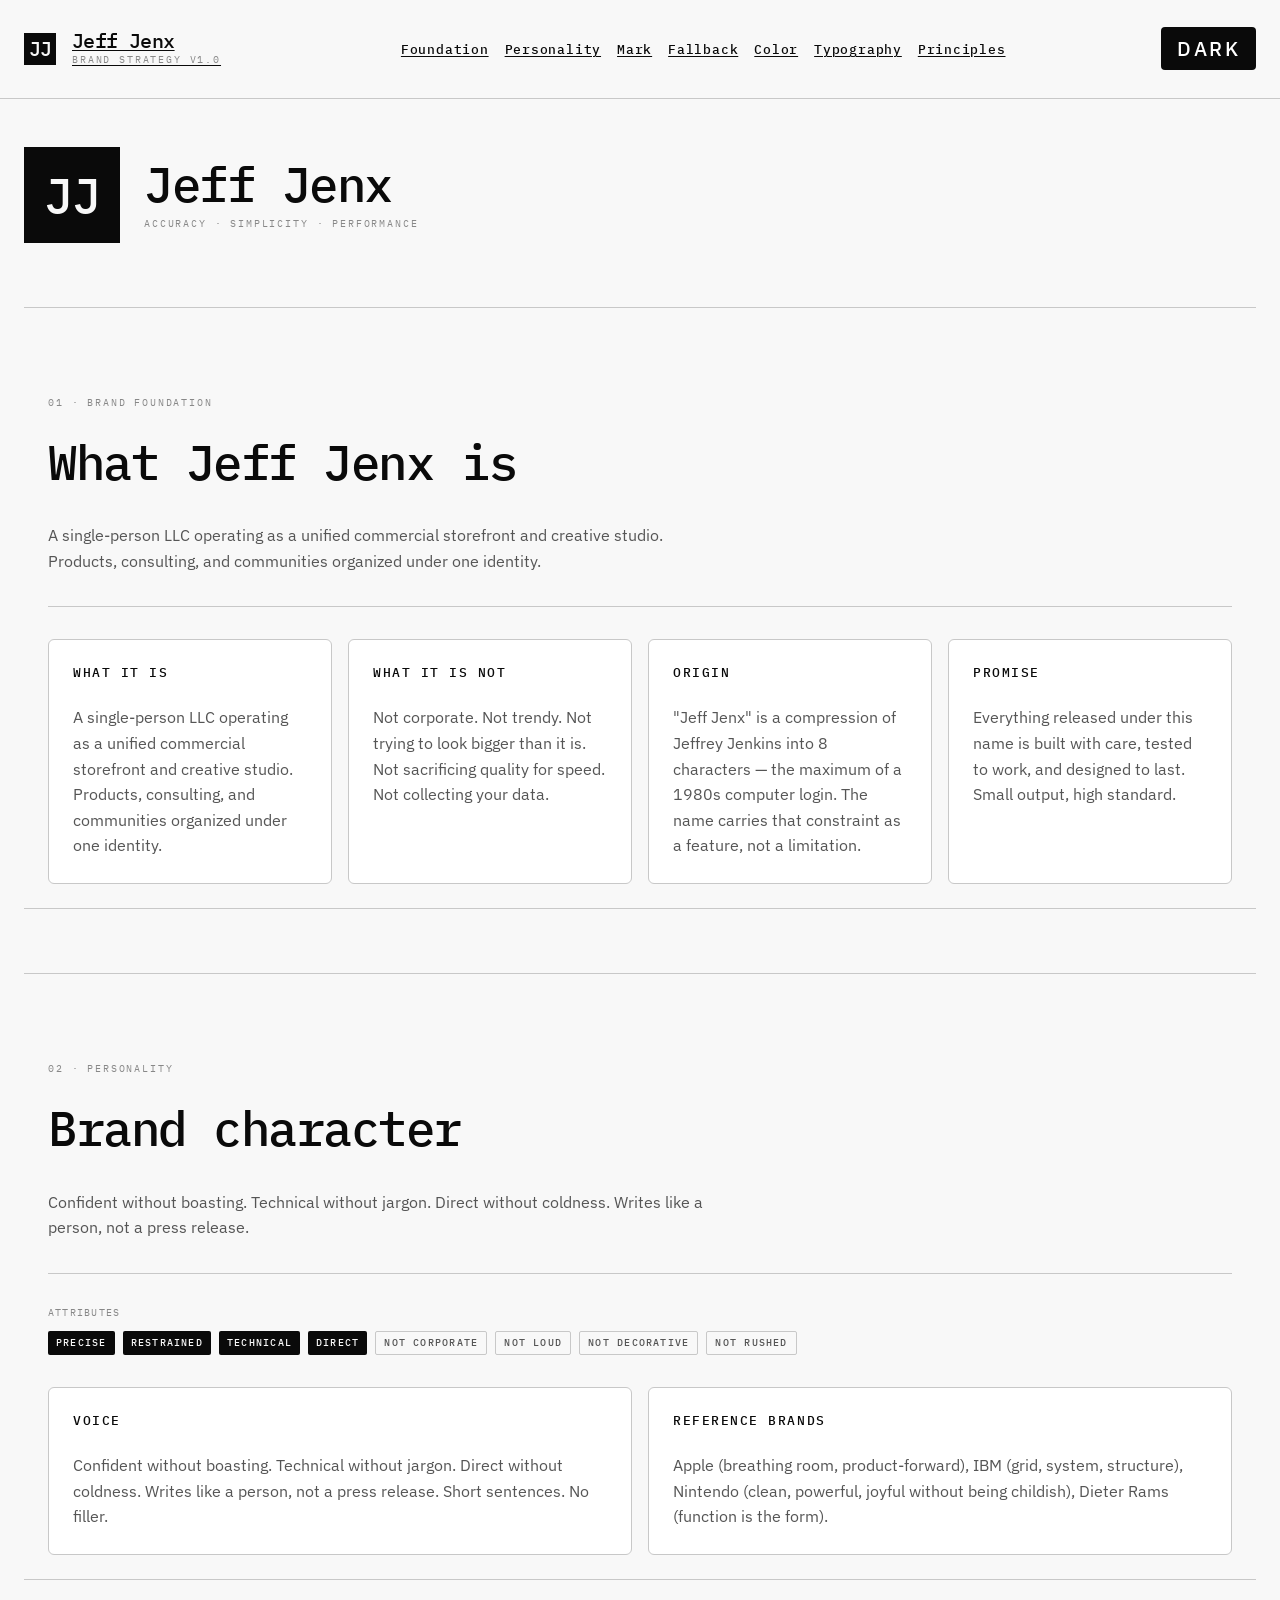
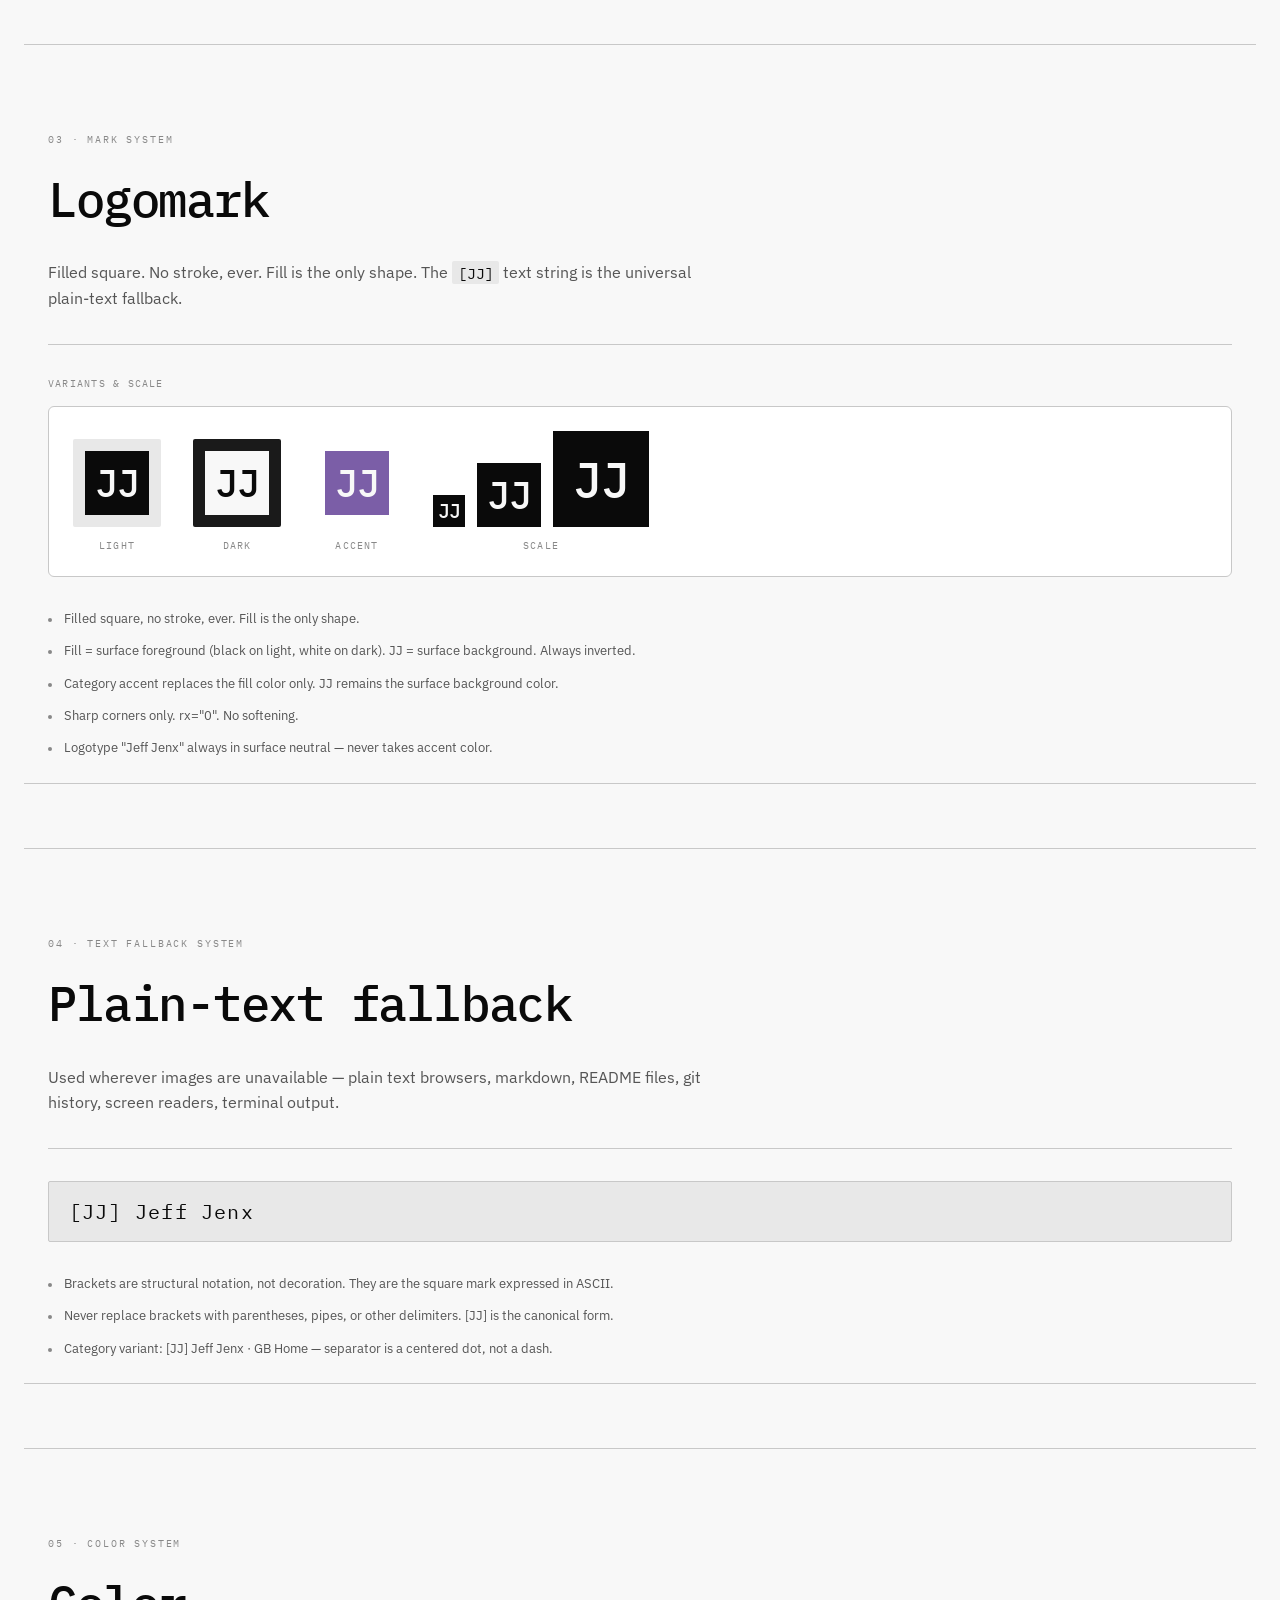
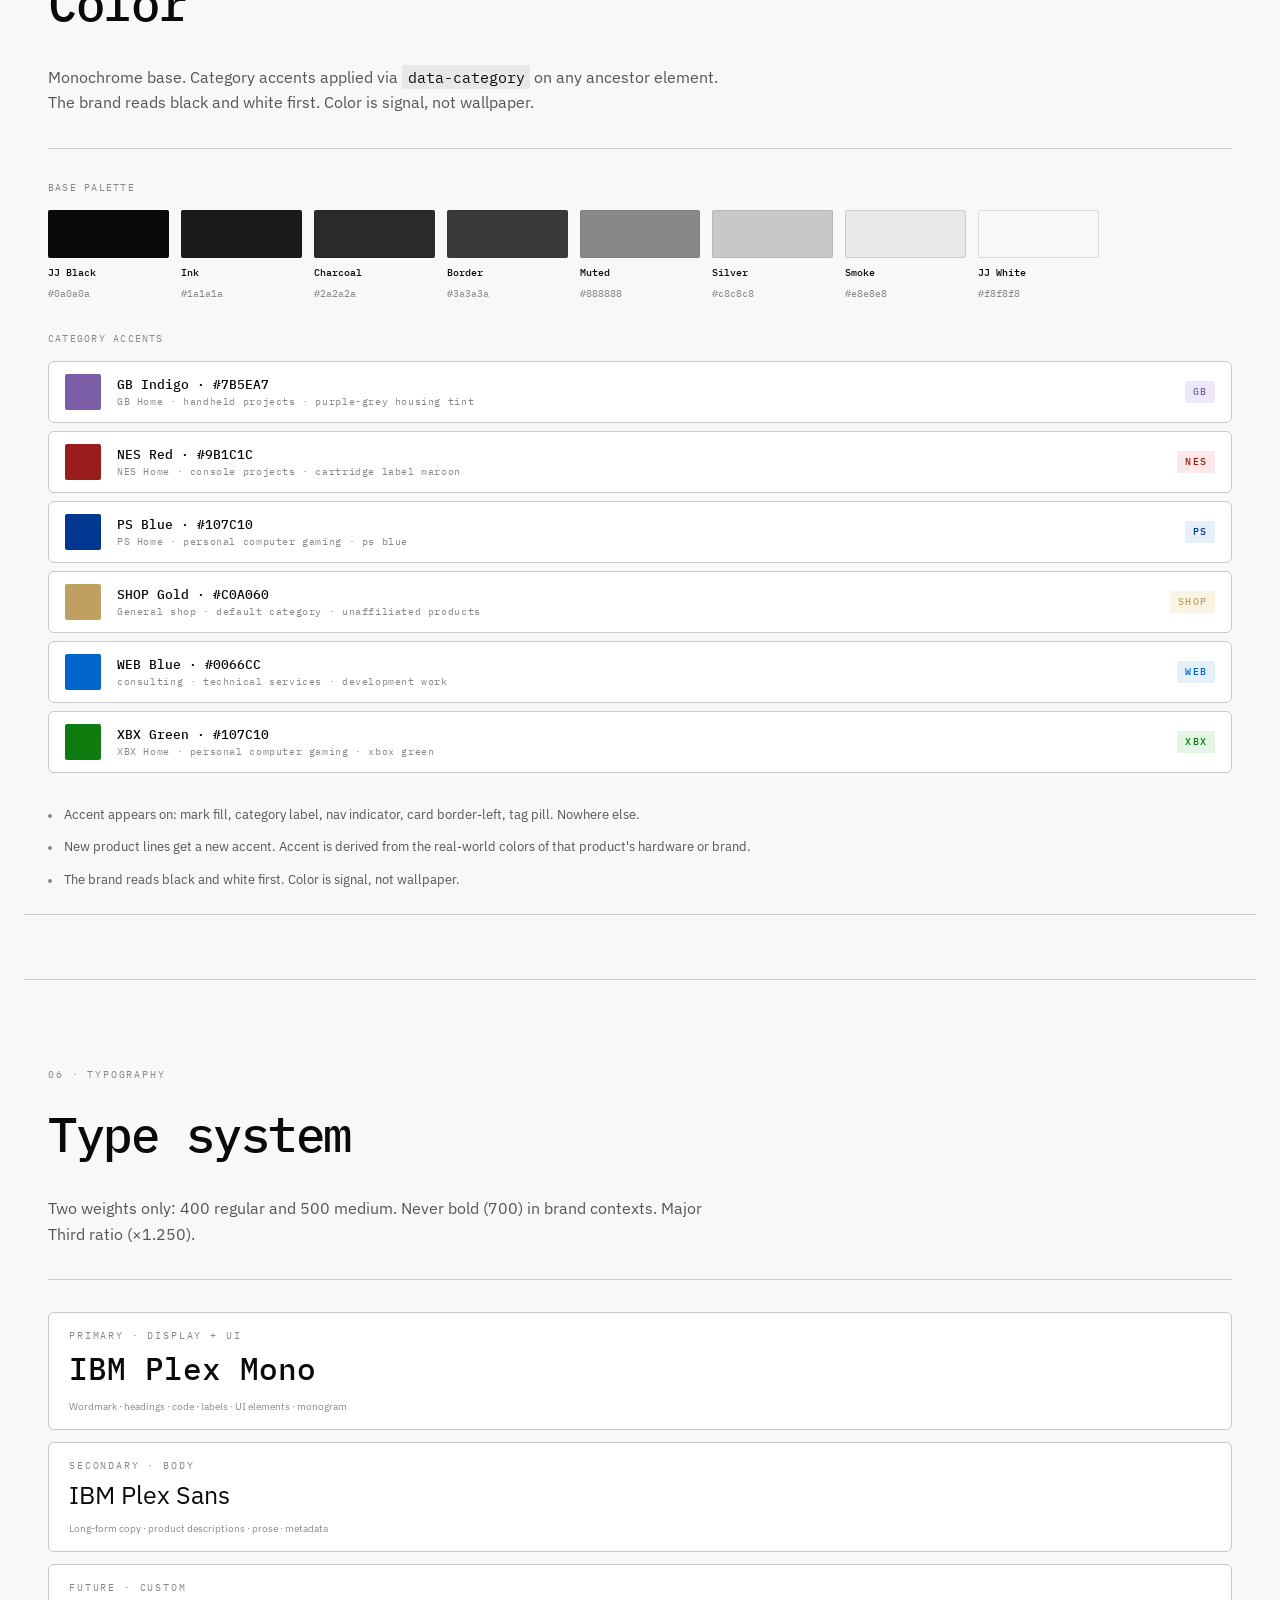
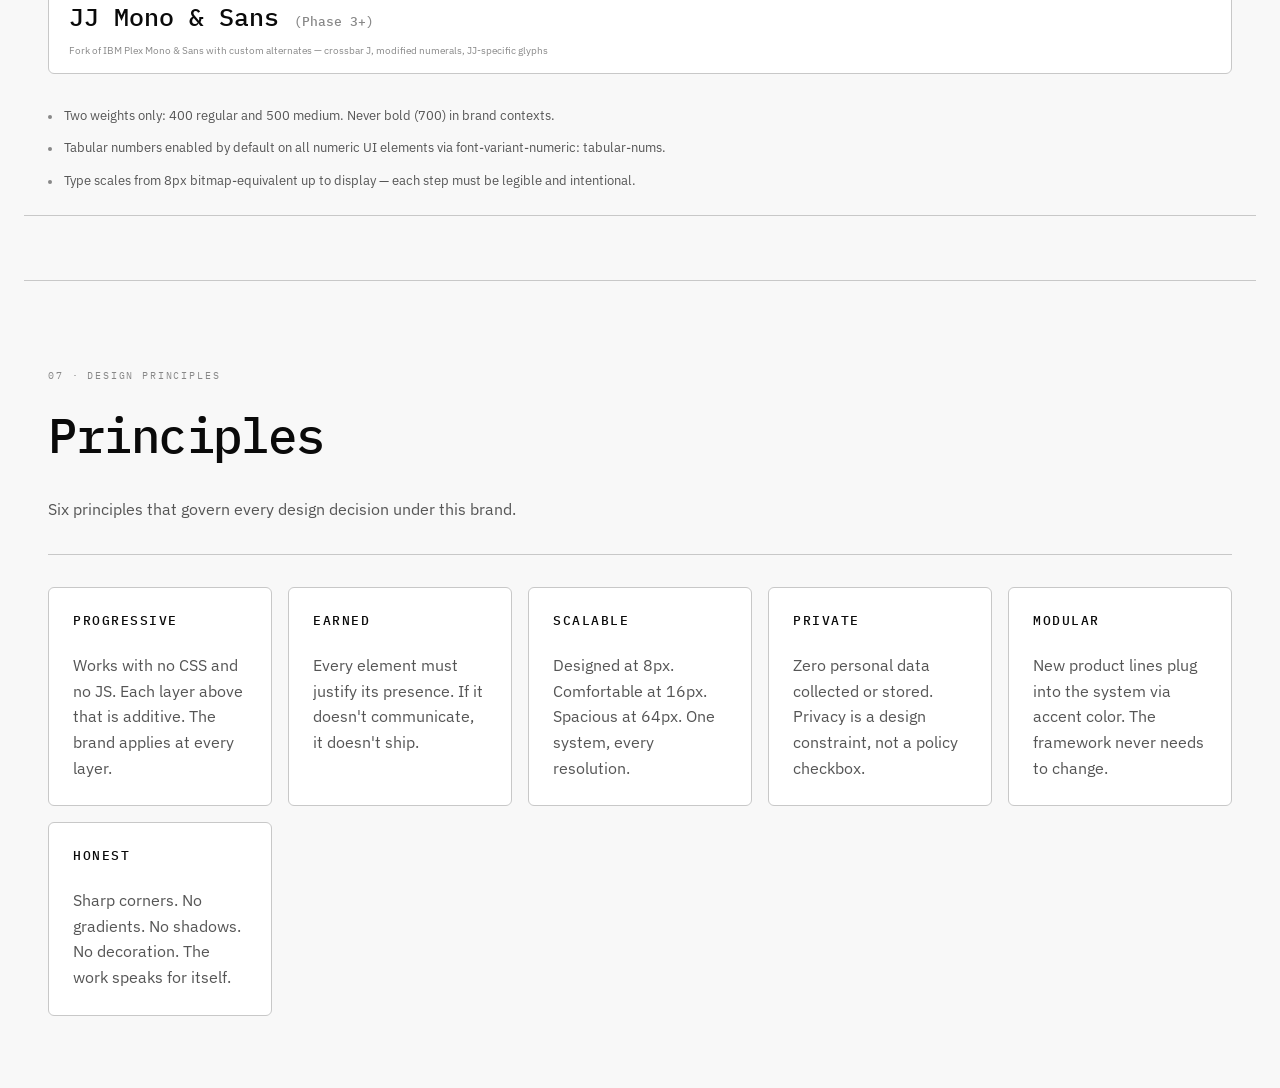
==== commit ac7f07e2: "fix: add favicon link tags to all HTML pages - index.html, brand-strategy, style-guide: add ico + th" ====
--- a/jeffjenx-brand-strategy.html
+++ b/jeffjenx-brand-strategy.html
@@ -10,6 +10,10 @@
 <link rel="preconnect" href="https://fonts.gstatic.com" crossorigin>
 <link href="https://fonts.googleapis.com/css2?family=IBM+Plex+Mono:wght@400;500&family=IBM+Plex+Sans:wght@400;500&display=swap" rel="stylesheet">
 <link rel="stylesheet" href="jeffjenx-tokens.css">
+<link rel="icon" href="/favicon.ico" sizes="any">
+<link rel="icon" type="image/png" sizes="32x32" href="/icons/jeffjenx-icon-light-32x32.png" media="(prefers-color-scheme: light)">
+<link rel="icon" type="image/png" sizes="32x32" href="/icons/jeffjenx-icon-dark-32x32.png" media="(prefers-color-scheme: dark)">
+<link rel="apple-touch-icon" sizes="180x180" href="/icons/jeffjenx-icon-light-180x180.png">
 
 <style>
 @layer base {
@@ -413,7 +417,7 @@
 <body>
 
 <nav class="bs-nav" aria-label="Brand strategy navigation">
-  <a href="#" class="bs-lockup" aria-label="Jeff Jenx home">
+  <a href="index.html" class="bs-lockup" aria-label="Jeff Jenx home">
     <span class="jj-mark jj-mark--sm" aria-hidden="true">JJ</span>
     <span class="bs-lockup-text">
       <span class="bs-lockup-name">Jeff Jenx</span>
@@ -750,17 +754,31 @@
     document.getElementsByClassName('bs-nav')[0].appendChild(btn);
   }
   var html = document.documentElement;
+  var systemPref = window.matchMedia('(prefers-color-scheme: dark)').matches ? 'dark' : 'light';
   var stored = localStorage.getItem('jj-theme');
-  if (stored) {
-    html.setAttribute('data-theme', stored);
-    btn.textContent = stored === 'dark' ? 'Light' : 'Dark';
-  }
+  var hasOverride = localStorage.getItem('jj-theme-override') === 'true';
+  var currentTheme = (hasOverride && stored) ? stored : systemPref;
+  
+  html.setAttribute('data-theme', currentTheme);
+  btn.textContent = currentTheme === 'dark' ? 'Light' : 'Dark';
+  
   btn.addEventListener('click', function() {
     var current = html.getAttribute('data-theme');
     var next = current === 'dark' ? 'light' : 'dark';
     html.setAttribute('data-theme', next);
     btn.textContent = next === 'dark' ? 'Light' : 'Dark';
-    try { localStorage.setItem('jj-theme', next); } catch(e) {}
+    try {
+      localStorage.setItem('jj-theme', next);
+      localStorage.setItem('jj-theme-override', 'true');
+    } catch(e) {}
+  });
+  
+  window.matchMedia('(prefers-color-scheme: dark)').addEventListener('change', function(e) {
+    if (!localStorage.getItem('jj-theme-override')) {
+      var newTheme = e.matches ? 'dark' : 'light';
+      html.setAttribute('data-theme', newTheme);
+      btn.textContent = newTheme === 'dark' ? 'Light' : 'Dark';
+    }
   });
 })();
 </script>
--- a/jeffjenx-tokens.css
+++ b/jeffjenx-tokens.css
@@ -312,6 +312,257 @@
 
 
 /* =============================================================================
+   MOTION PREFERENCES
+   Respects prefers-reduced-motion: reduce. Disables all animations.
+   ============================================================================= */
+
+@media (prefers-reduced-motion: reduce) {
+  * {
+    animation-duration: 0.01ms !important;
+    animation-iteration-count: 1 !important;
+    transition-duration: 0.01ms !important;
+  }
+}
+
+
+/* =============================================================================
+   COMPONENT BASE STYLES
+   Semantic elements styled with design tokens.
+   Layer 1: Base styles for all HTML elements.
+   ============================================================================= */
+
+/* Headings — using display font + typographic scale */
+h1 {
+  font-family: var(--jj-font-display);
+  font-size: var(--jj-text-4xl);
+  font-weight: var(--jj-weight-medium);
+  line-height: var(--jj-leading-tight);
+  letter-spacing: var(--jj-tracking-tight);
+  margin: var(--jj-space-4) 0 var(--jj-space-2) 0;
+}
+
+h2 {
+  font-family: var(--jj-font-display);
+  font-size: var(--jj-text-3xl);
+  font-weight: var(--jj-weight-medium);
+  line-height: var(--jj-leading-tight);
+  letter-spacing: var(--jj-tracking-tight);
+  margin: var(--jj-space-4) 0 var(--jj-space-2) 0;
+}
+
+h3 {
+  font-family: var(--jj-font-display);
+  font-size: var(--jj-text-2xl);
+  font-weight: var(--jj-weight-medium);
+  line-height: var(--jj-leading-tight);
+  letter-spacing: var(--jj-tracking-tight);
+  margin: var(--jj-space-3) 0 var(--jj-space-1) 0;
+}
+
+h4 {
+  font-family: var(--jj-font-display);
+  font-size: var(--jj-text-xl);
+  font-weight: var(--jj-weight-medium);
+  line-height: var(--jj-leading-snug);
+  margin: var(--jj-space-2) 0 var(--jj-space-1) 0;
+}
+
+h5 {
+  font-family: var(--jj-font-display);
+  font-size: var(--jj-text-lg);
+  font-weight: var(--jj-weight-medium);
+  line-height: var(--jj-leading-snug);
+  margin: var(--jj-space-2) 0 var(--jj-space-1) 0;
+}
+
+h6 {
+  font-family: var(--jj-font-body);
+  font-size: var(--jj-text-md);
+  font-weight: var(--jj-weight-medium);
+  line-height: var(--jj-leading-snug);
+  text-transform: uppercase;
+  letter-spacing: var(--jj-tracking-wider);
+  margin: var(--jj-space-2) 0 var(--jj-space-1) 0;
+}
+
+/* Body text */
+p {
+  font-family: var(--jj-font-body);
+  font-size: var(--jj-text-base);
+  line-height: var(--jj-leading-normal);
+  margin: var(--jj-space-4) 0;
+}
+
+p + p {
+  margin-top: var(--jj-space-2);
+}
+
+/* Lists */
+ul, ol {
+  margin: var(--jj-space-4) 0;
+  padding-left: var(--jj-space-6);
+}
+
+li {
+  line-height: var(--jj-leading-normal);
+  margin: var(--jj-space-2) 0;
+}
+
+/* Links */
+a {
+  color: var(--jj-accent);
+  text-decoration: underline;
+  text-decoration-thickness: 1px;
+  text-underline-offset: 2px;
+  transition: color var(--jj-duration-fast) var(--jj-ease);
+}
+
+a:hover {
+  color: var(--jj-accent-dark);
+}
+
+a:focus-visible {
+  outline: 2px solid var(--jj-accent);
+  outline-offset: 2px;
+  border-radius: var(--jj-radius-sm);
+}
+
+/* Code */
+code {
+  font-family: var(--jj-font-code);
+  font-size: 0.95em;
+  background-color: var(--jj-bg-sunken);
+  padding: 0.125em 0.375em;
+  border-radius: var(--jj-radius-sm);
+}
+
+pre {
+  font-family: var(--jj-font-code);
+  font-size: var(--jj-text-sm);
+  line-height: 1.5;
+  background-color: var(--jj-bg-sunken);
+  border: var(--jj-border);
+  border-radius: var(--jj-radius-md);
+  padding: var(--jj-space-4);
+  overflow-x: auto;
+  margin: var(--jj-space-4) 0;
+}
+
+pre code {
+  background: none;
+  padding: 0;
+  border-radius: 0;
+}
+
+/* Figure / Captions */
+figure {
+  margin: var(--jj-space-6) 0;
+}
+
+figcaption {
+  font-family: var(--jj-font-body);
+  font-size: var(--jj-text-sm);
+  color: var(--jj-fg-muted);
+  text-align: center;
+  margin-top: var(--jj-space-2);
+}
+
+/* Card component */
+.bs-card {
+  background-color: var(--jj-bg-raised);
+  border: var(--jj-border);
+  border-radius: var(--jj-radius-lg);
+  padding: var(--jj-space-6);
+  transition: box-shadow var(--jj-duration-normal) var(--jj-ease);
+}
+
+.bs-card:hover {
+  box-shadow: 0 4px 12px rgba(0, 0, 0, 0.1);
+}
+
+[data-category] .bs-card {
+  border-color: var(--jj-accent);
+  background-color: var(--jj-accent-light);
+}
+
+.bs-card-title {
+  color: var(--jj-accent);
+  margin: 0;
+}
+
+.bs-card-body {
+  margin: var(--jj-space-3) 0 0 0;
+}
+
+/* Section wrapper */
+.bs-section {
+  padding: var(--jj-space-6);
+  border-bottom: var(--jj-border);
+}
+
+.bs-section:last-child {
+  border-bottom: none;
+}
+
+/* Article container */
+article {
+  margin: var(--jj-space-6) 0;
+}
+
+/* Buttons & Interactive */
+button {
+  font-family: var(--jj-font-body);
+  font-size: var(--jj-text-md);
+  font-weight: var(--jj-weight-medium);
+  padding: var(--jj-space-2) var(--jj-space-4);
+  background-color: var(--jj-accent);
+  color: white;
+  border: none;
+  border-radius: var(--jj-radius-md);
+  cursor: pointer;
+  transition: background-color var(--jj-duration-fast) var(--jj-ease);
+}
+
+button:hover {
+  background-color: var(--jj-accent-dark);
+}
+
+button:focus-visible {
+  outline: 2px solid var(--jj-accent-dark);
+  outline-offset: 2px;
+}
+
+button:disabled {
+  background-color: var(--jj-fg-subtle);
+  cursor: not-allowed;
+  opacity: 0.5;
+}
+
+/* Form inputs */
+input, textarea, select {
+  font-family: var(--jj-font-body);
+  font-size: var(--jj-text-base);
+  background-color: var(--jj-bg-sunken);
+  border: var(--jj-border);
+  border-radius: var(--jj-radius-md);
+  padding: var(--jj-space-2) var(--jj-space-3);
+  transition: border-color var(--jj-duration-fast) var(--jj-ease);
+}
+
+input:focus-visible, textarea:focus-visible, select:focus-visible {
+  outline: 2px solid var(--jj-accent);
+  outline-offset: 1px;
+  border-color: var(--jj-accent);
+}
+
+/* Time/metadata */
+time {
+  font-size: var(--jj-text-sm);
+  color: var(--jj-fg-muted);
+}
+
+
+/* =============================================================================
    UTILITY CLASSES
    Convenience classes that reference tokens.
    These are optional — use tokens directly in component CSS where possible.
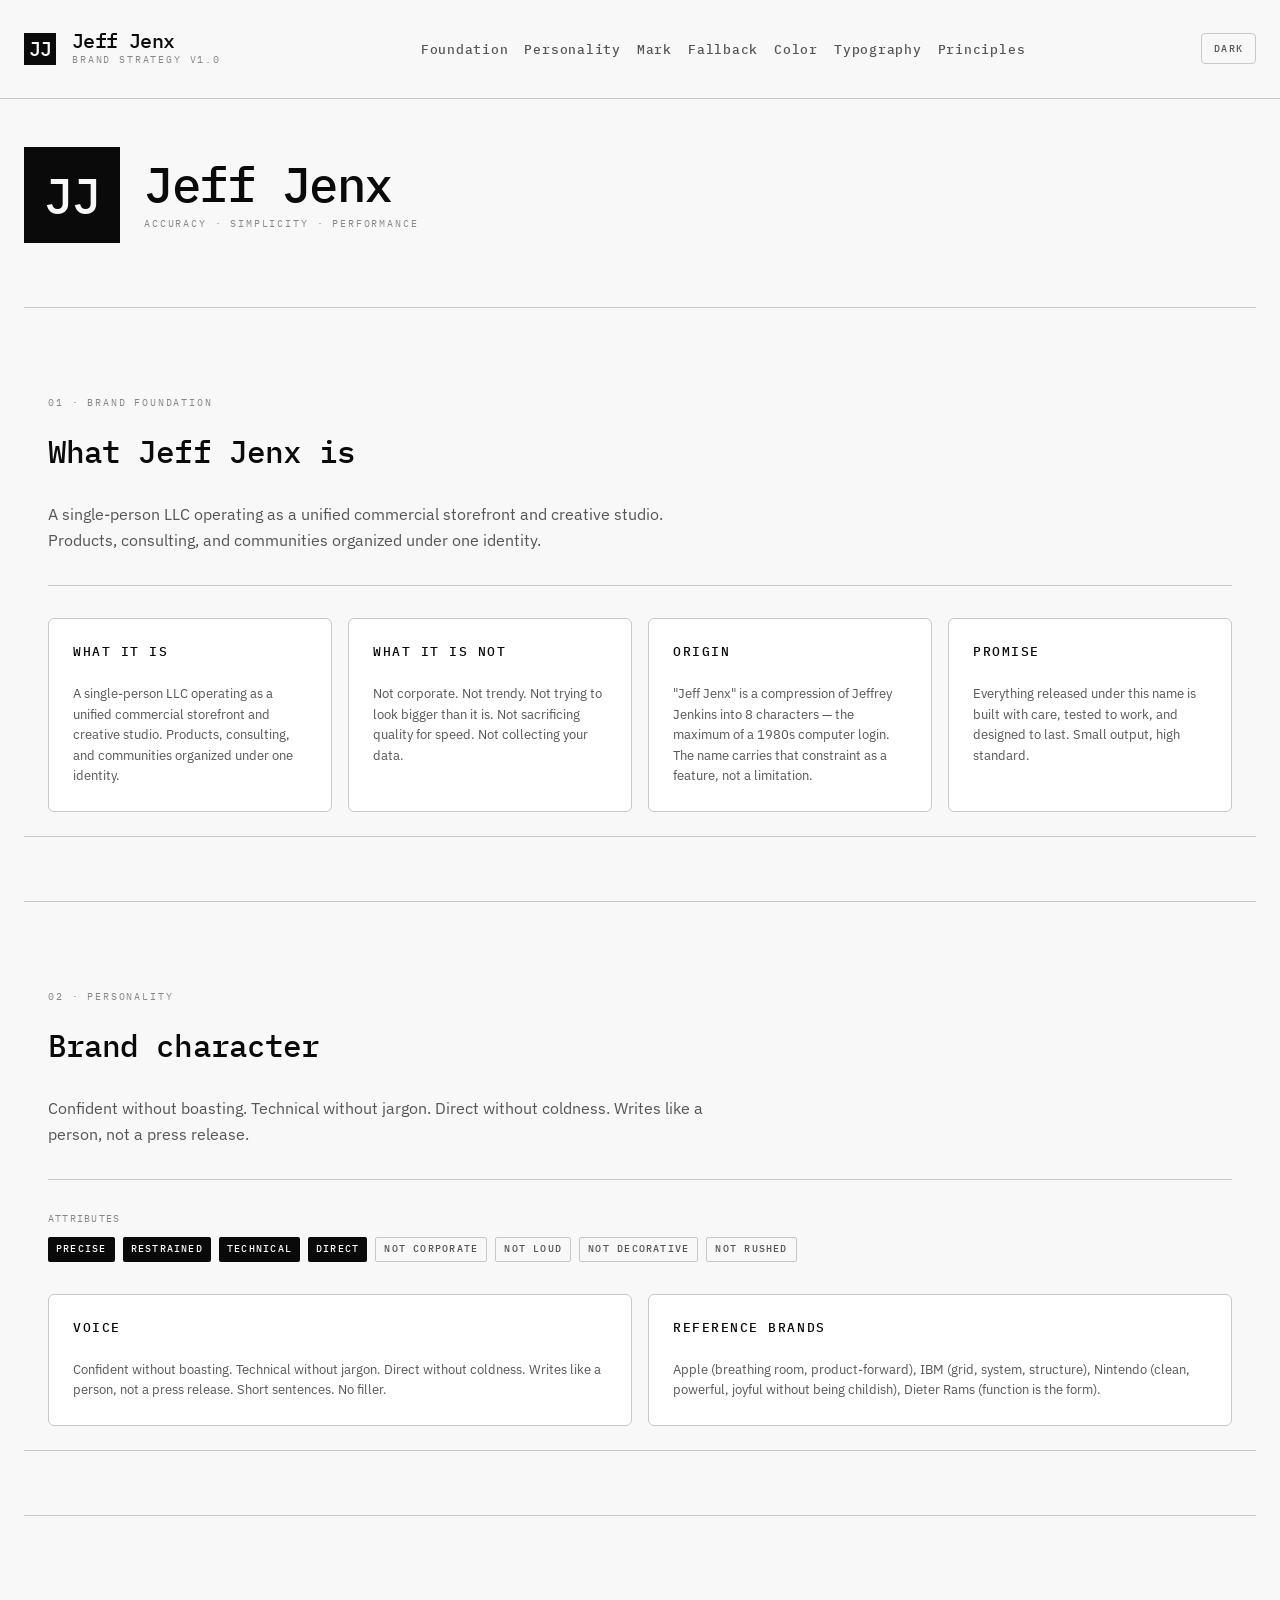
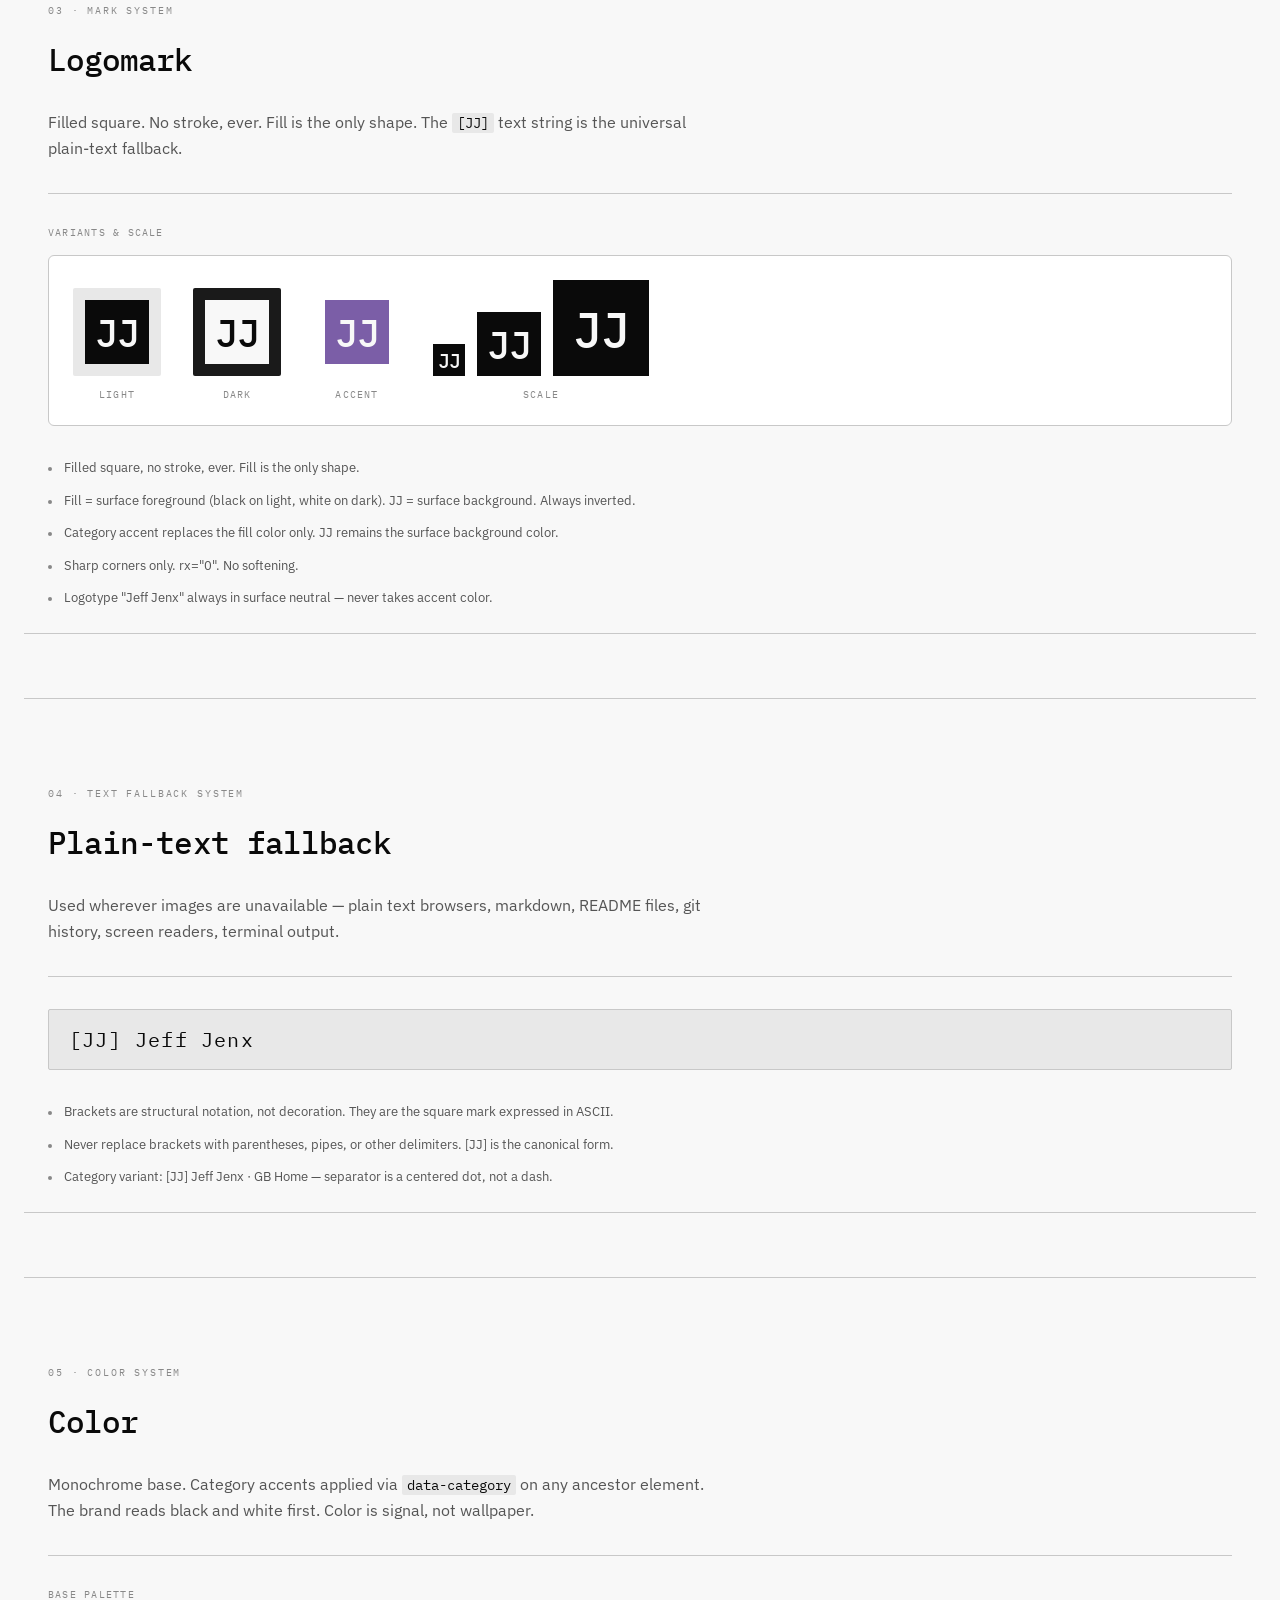
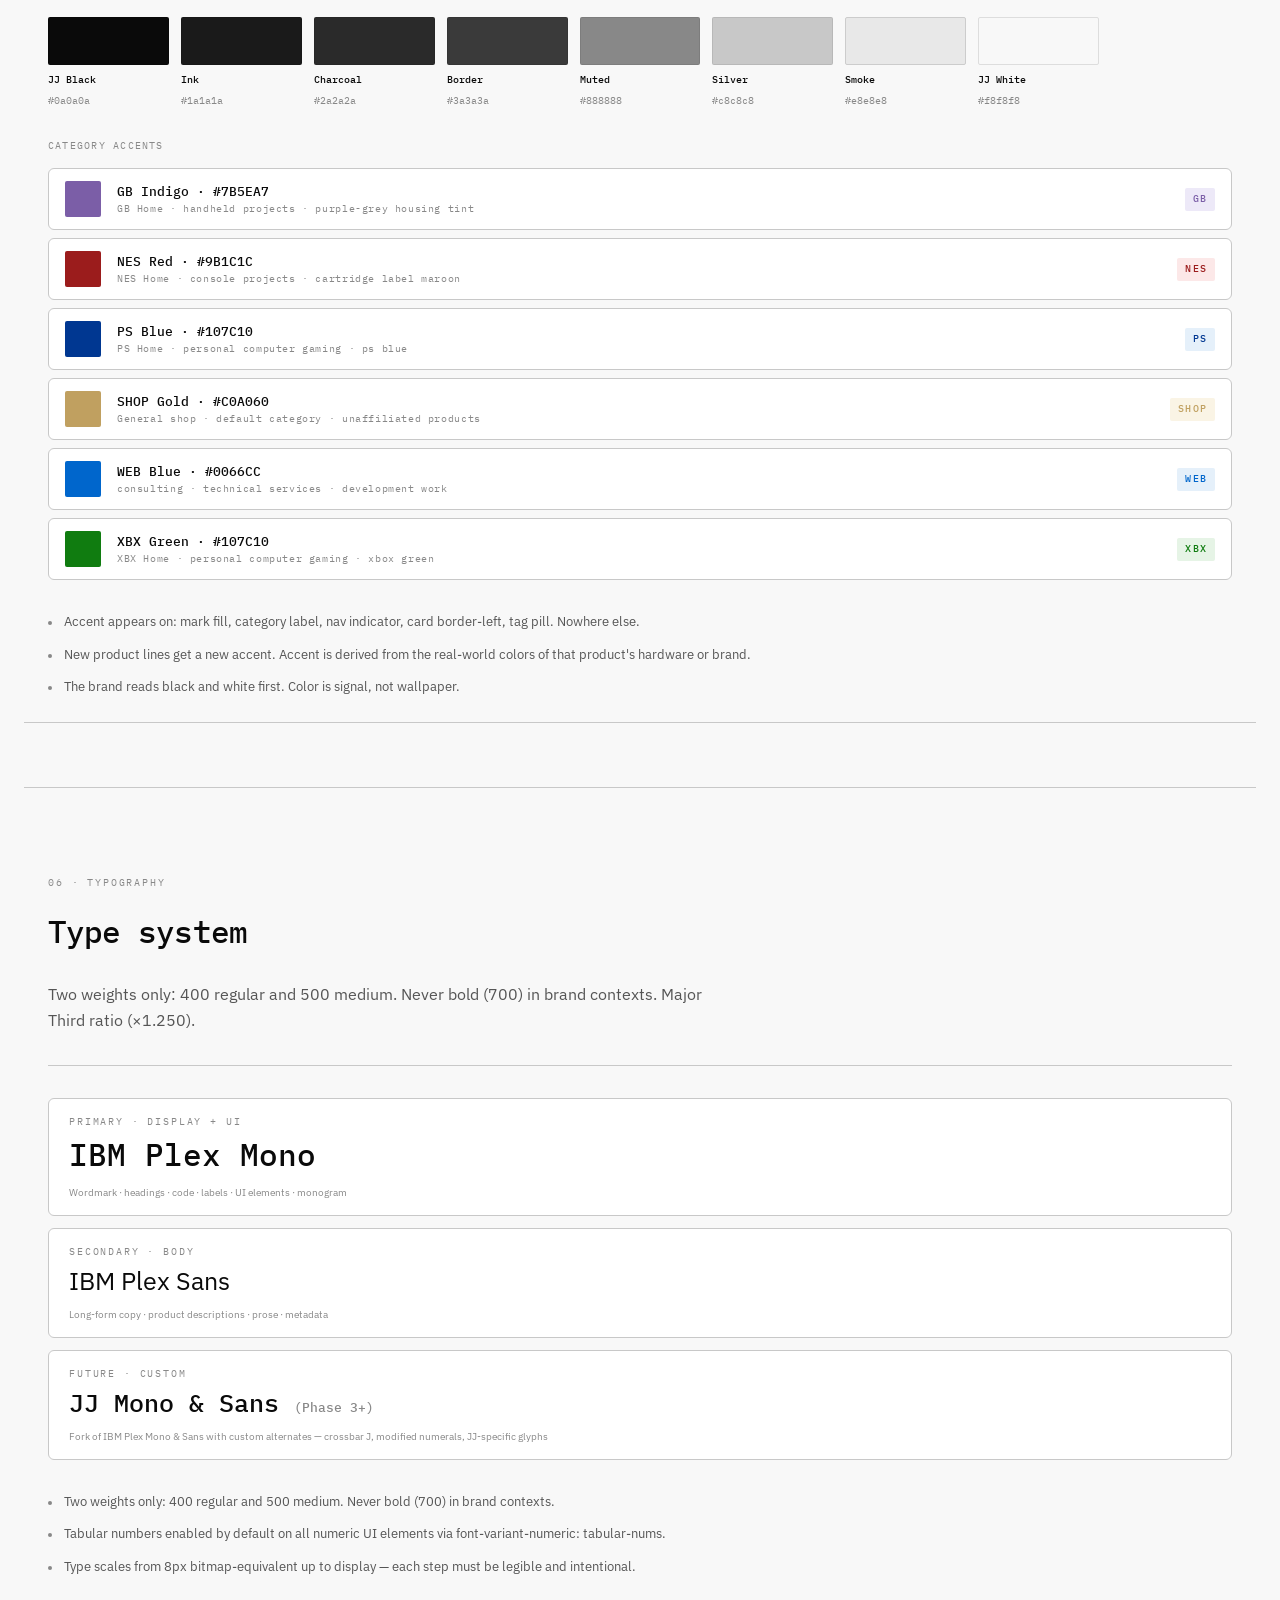
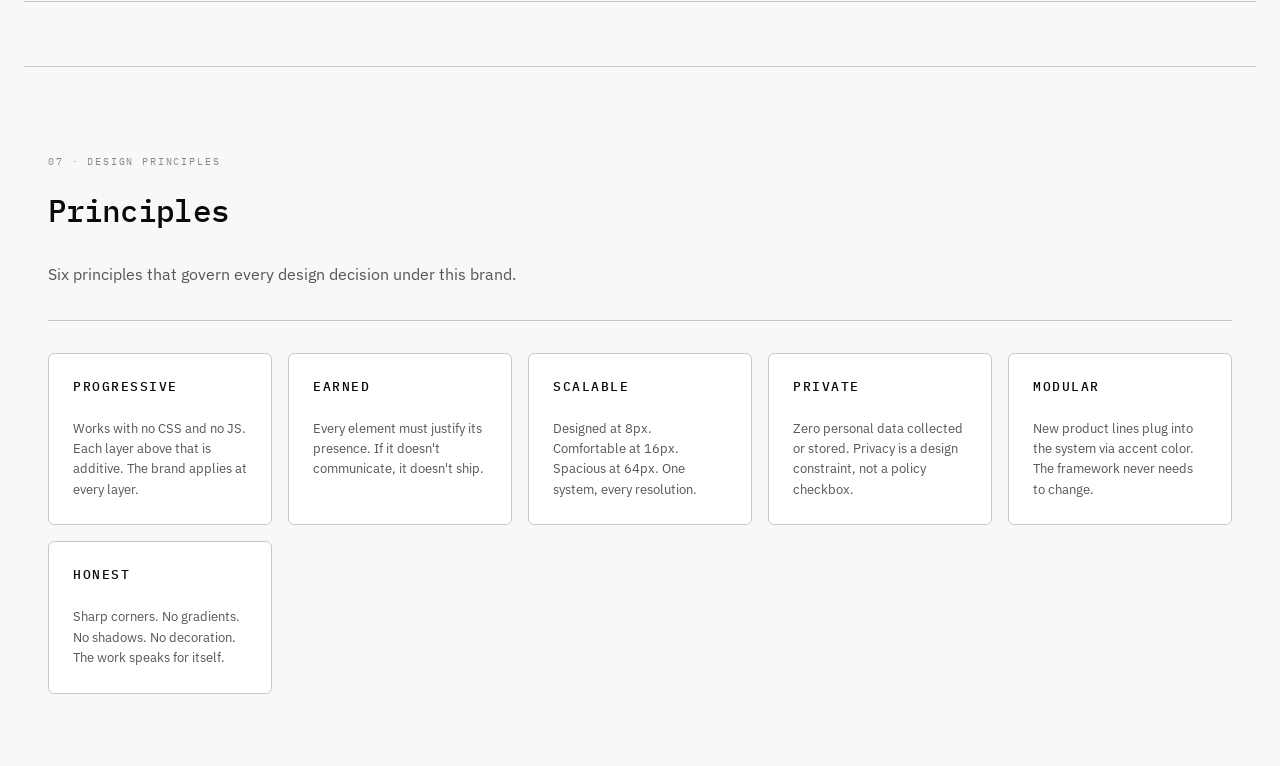
==== commit cd89b72e: "SEO: OG tags, Twitter cards, canonical URLs, structured data, robots.txt, sitemap - index.html: add " ====
--- a/jeffjenx-brand-strategy.html
+++ b/jeffjenx-brand-strategy.html
@@ -5,7 +5,19 @@
 <meta name="viewport" content="width=device-width, initial-scale=1.0">
 <title>Jeff Jenx · Brand Strategy</title>
 <meta name="description" content="Jeff Jenx brand foundation, personality, mark system, color, and design principles.">
-
+<meta name="robots" content="index, follow">
+<link rel="canonical" href="https://jeffjenx.design/jeffjenx-brand-strategy.html">
+<meta property="og:type" content="website">
+<meta property="og:url" content="https://jeffjenx.design/jeffjenx-brand-strategy.html">
+<meta property="og:title" content="Jeff Jenx · Brand Strategy">
+<meta property="og:description" content="Jeff Jenx brand foundation, personality, mark system, color, and design principles.">
+<meta property="og:site_name" content="Jeff Jenx">
+<meta property="og:image" content="https://www.jeffjenx.com/og-image.png">
+<meta name="twitter:card" content="summary_large_image">
+<meta name="twitter:site" content="@jeff_jenx">
+<meta name="twitter:title" content="Jeff Jenx · Brand Strategy">
+<meta name="twitter:description" content="Jeff Jenx brand foundation, personality, mark system, color, and design principles.">
+<meta name="twitter:image" content="https://www.jeffjenx.com/og-image.png">
 <link rel="preconnect" href="https://fonts.googleapis.com">
 <link rel="preconnect" href="https://fonts.gstatic.com" crossorigin>
 <link href="https://fonts.googleapis.com/css2?family=IBM+Plex+Mono:wght@400;500&family=IBM+Plex+Sans:wght@400;500&display=swap" rel="stylesheet">
--- a/jeffjenx-tokens.css
+++ b/jeffjenx-tokens.css
@@ -331,6 +331,8 @@
    Layer 1: Base styles for all HTML elements.
    ============================================================================= */
 
+@layer base {
+
 /* Headings — using display font + typographic scale */
 h1 {
   font-family: var(--jj-font-display);
@@ -642,3 +644,5 @@
   color: var(--jj-accent);
   text-transform: uppercase;
 }
+
+} /* end @layer base */
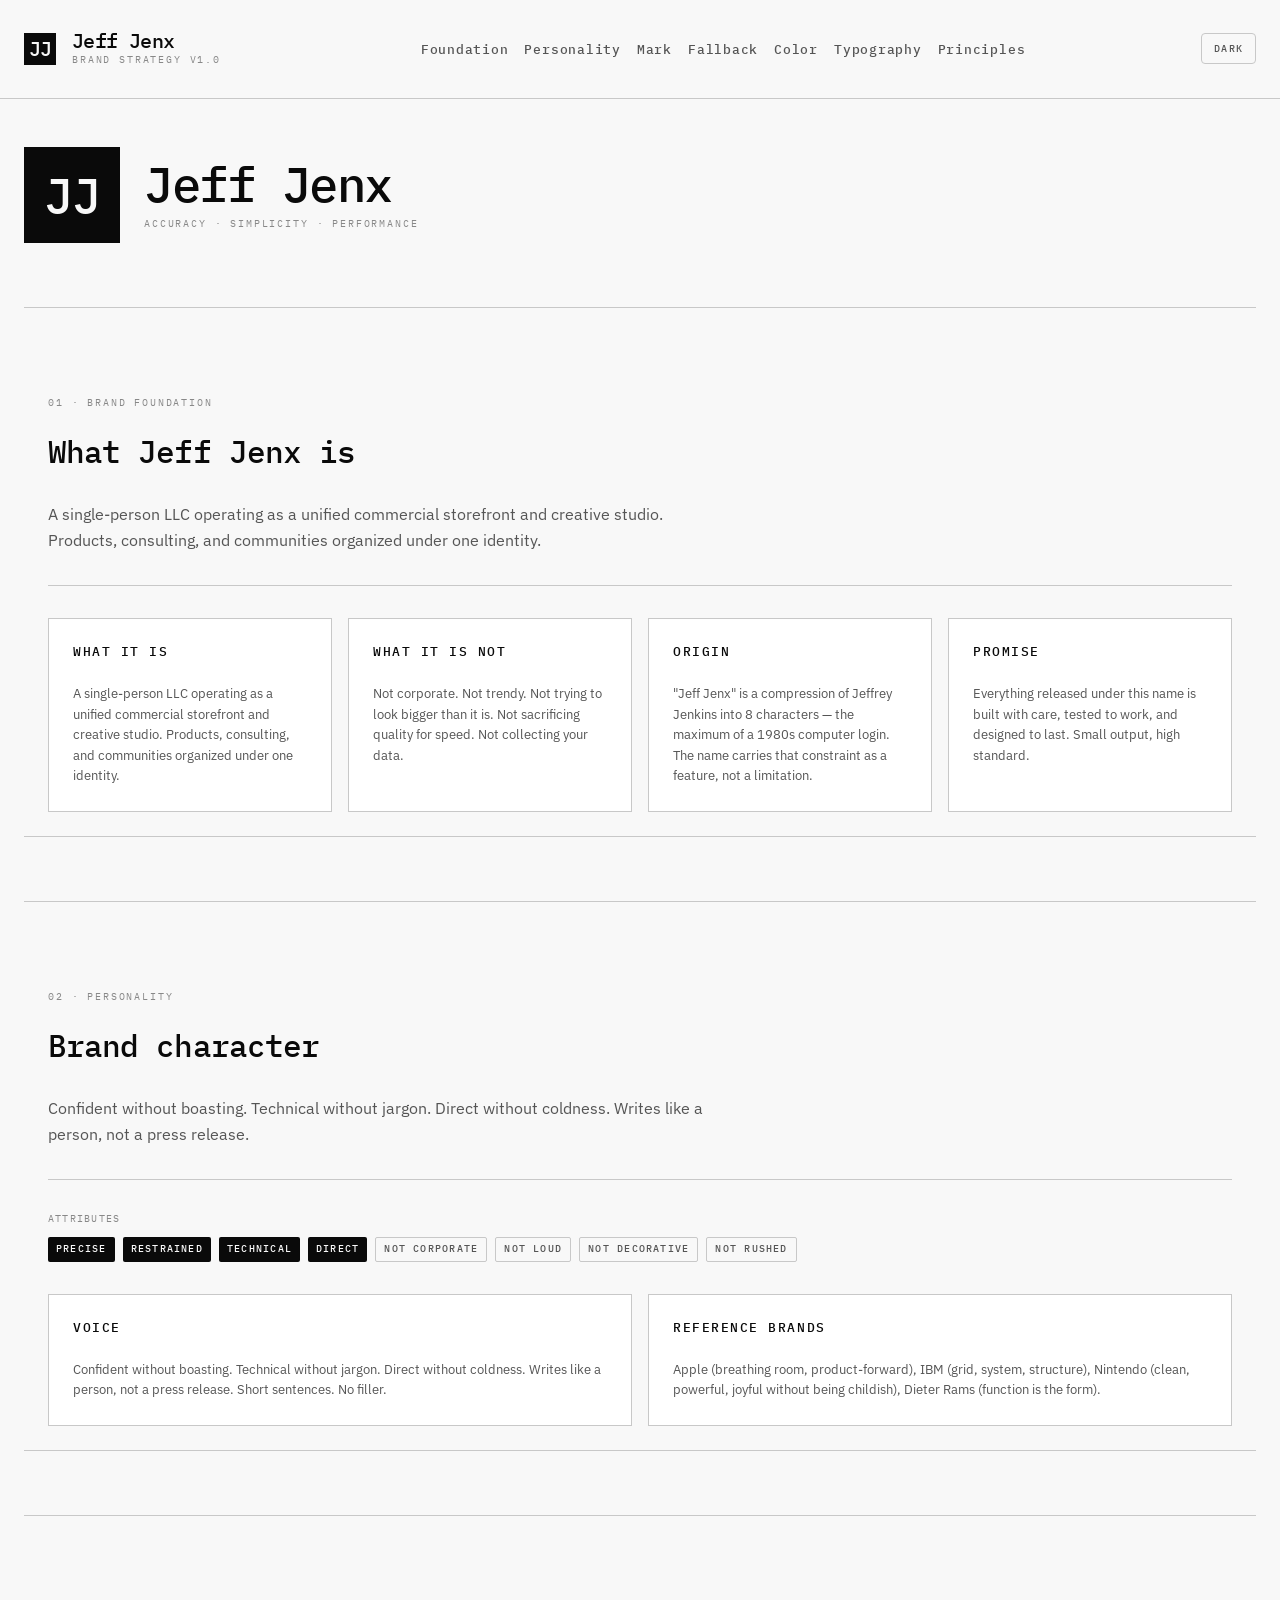
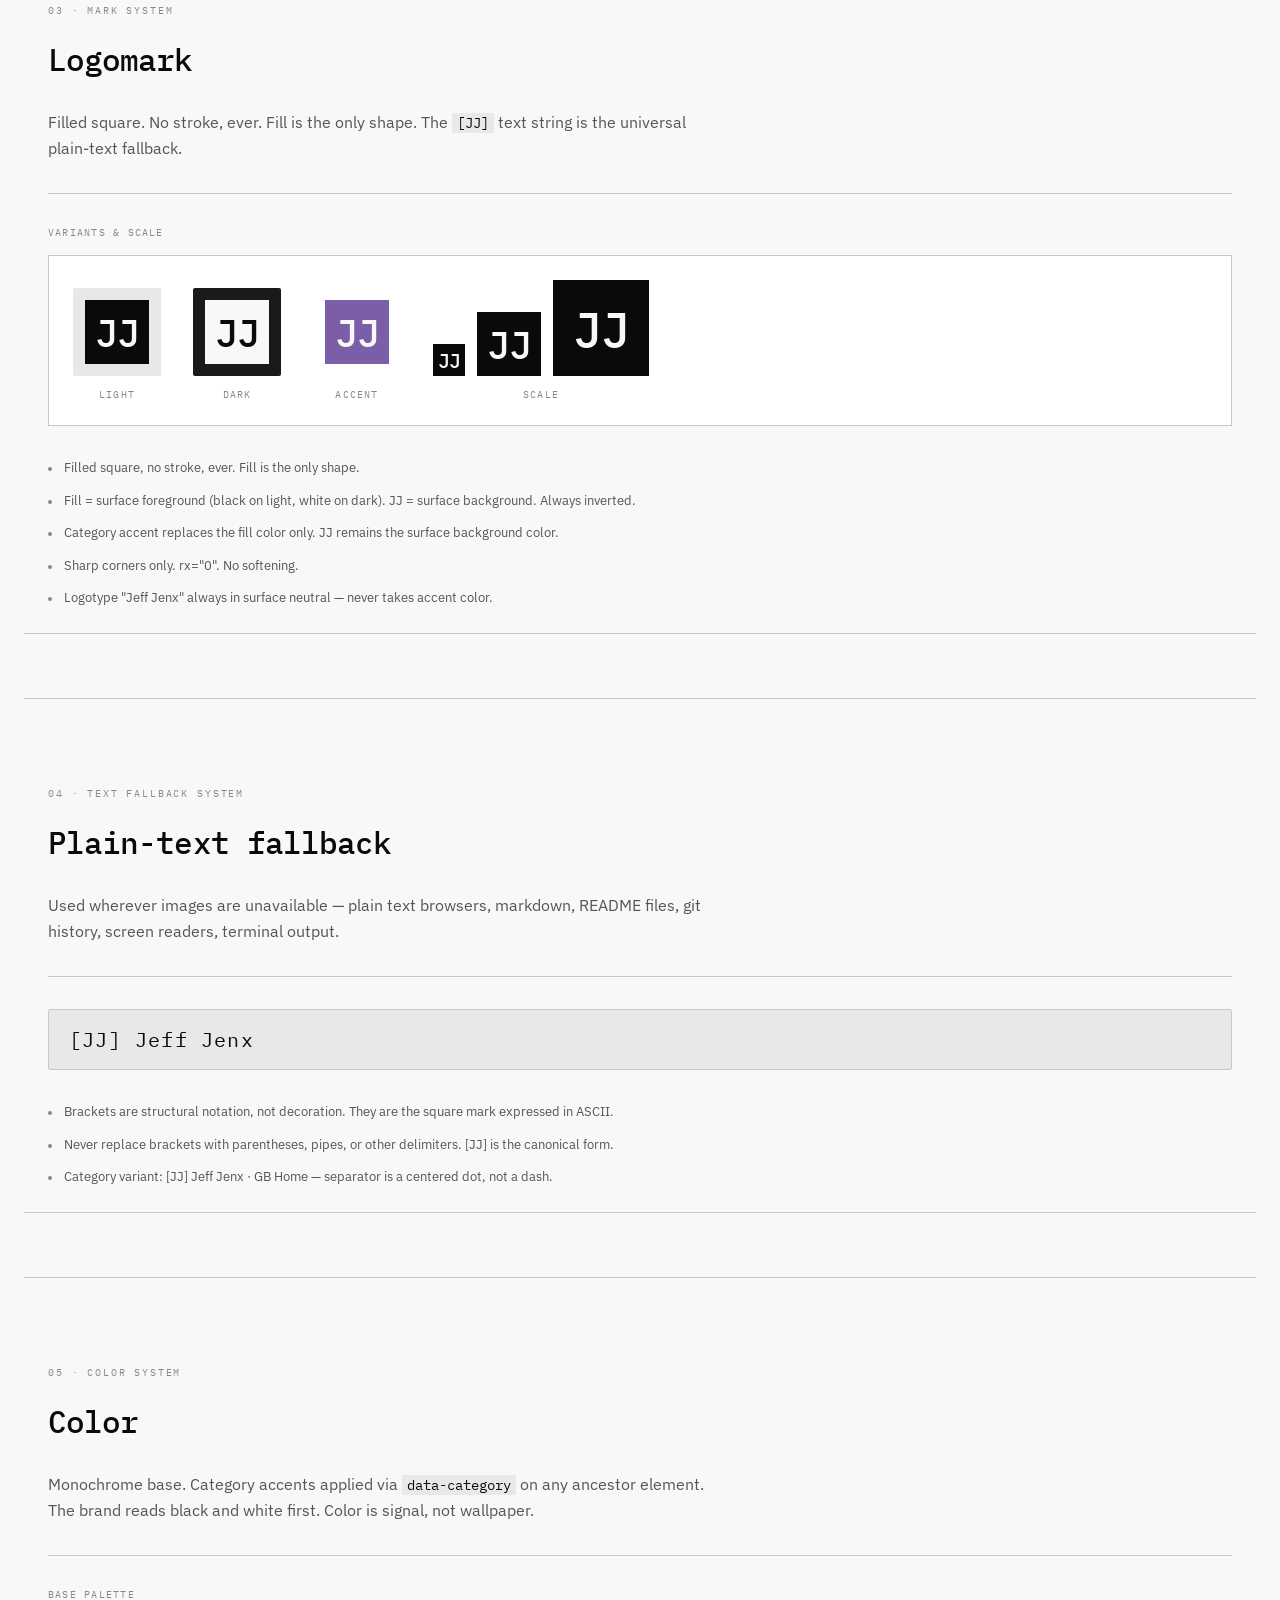
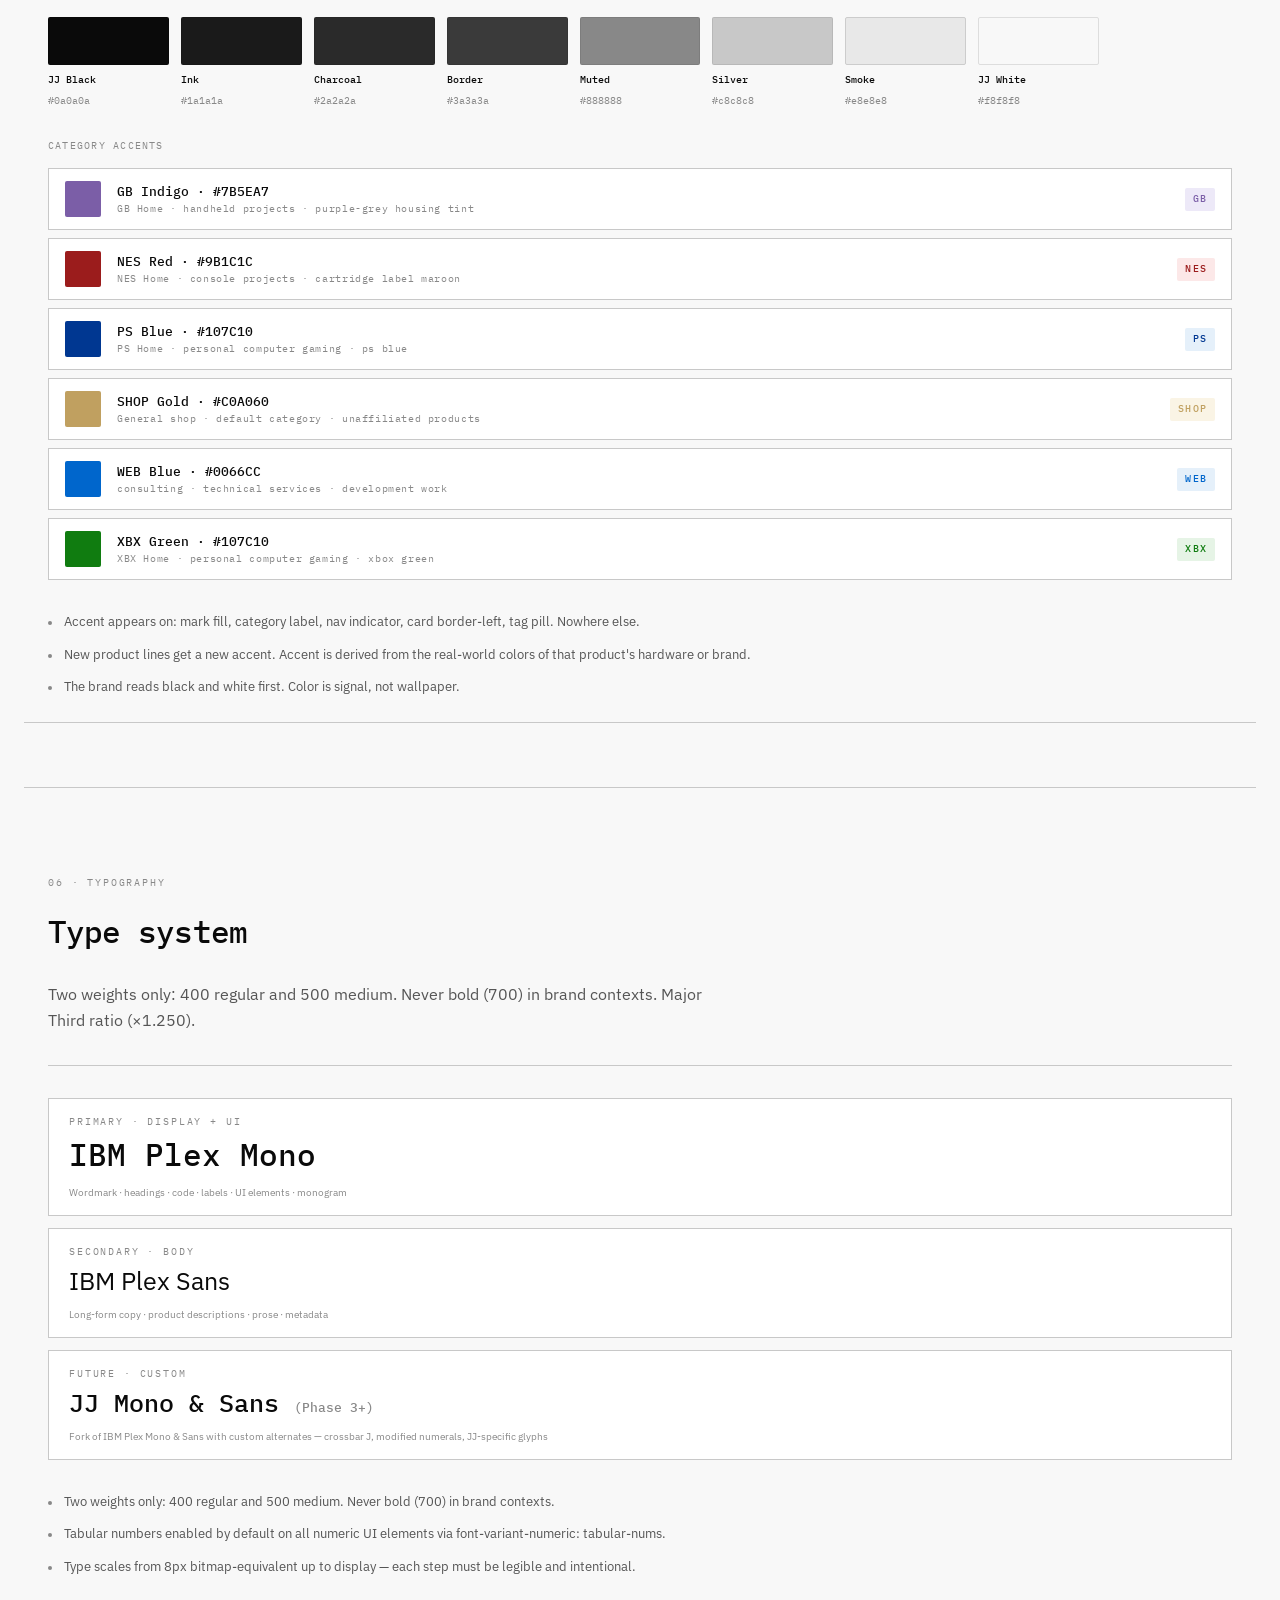
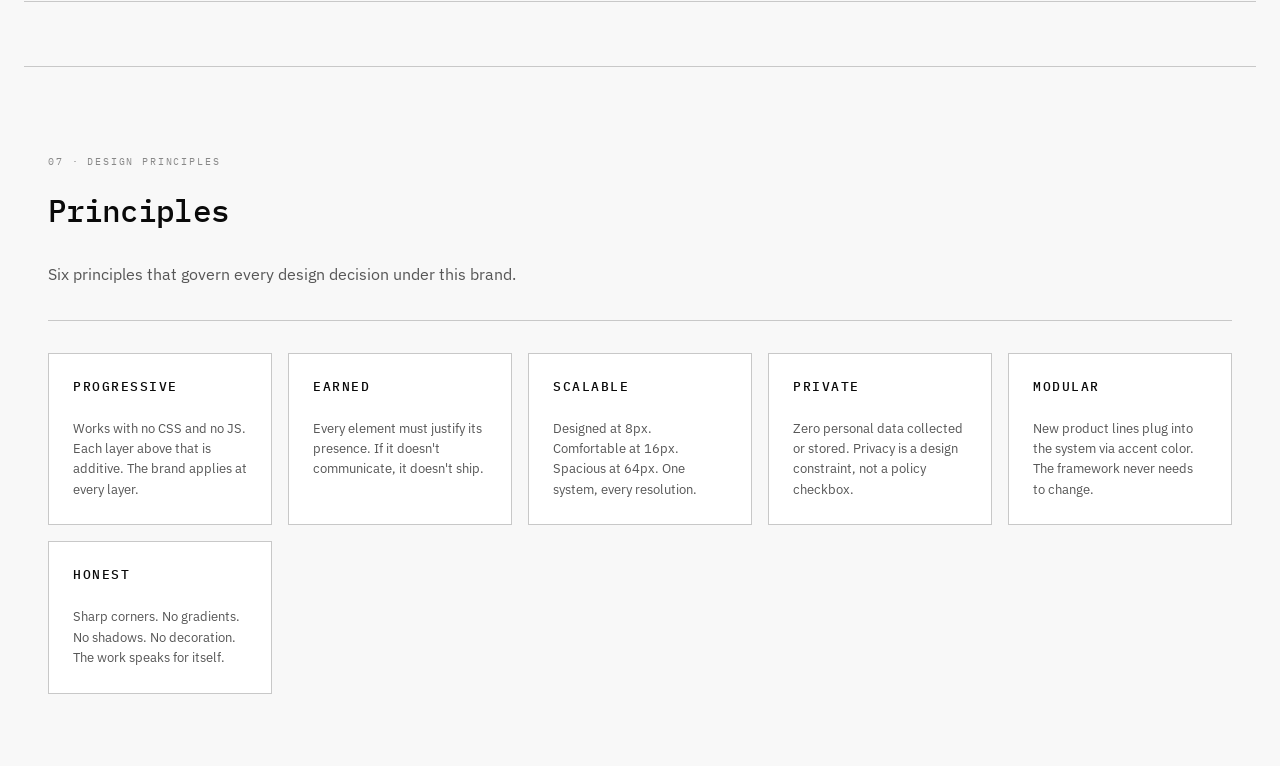
==== commit 65f8c7ac: "design: brand pass on all doc pages — nav nowrap, mobile hide, sharp corners jeffjenx-brand-strategy" ====
--- a/jeffjenx-brand-strategy.html
+++ b/jeffjenx-brand-strategy.html
@@ -69,12 +69,11 @@
     align-items: center;
     justify-content: space-between;
     gap: var(--jj-space-4);
-    flex-wrap: wrap;
+    flex-wrap: nowrap;
   }
   .bs-nav-links {
     display: flex;
     gap: var(--jj-space-4);
-    flex-wrap: wrap;
     list-style: none;
   }
   .bs-wrap {
@@ -169,7 +168,7 @@
   .bs-card {
     background: var(--jj-bg-raised);
     border: 1px solid var(--jj-border-color);
-    border-radius: var(--jj-radius-lg);
+    border-radius: 0;
     padding: var(--jj-space-6);
     display: flex;
     flex-direction: column;
@@ -219,7 +218,7 @@
   .bs-mark-surface {
     background: var(--jj-bg-raised);
     border: 1px solid var(--jj-border-color);
-    border-radius: var(--jj-radius-lg);
+    border-radius: 0;
     padding: var(--jj-space-6);
     display: flex;
     gap: var(--jj-space-8);
@@ -321,7 +320,7 @@
     gap: var(--jj-space-4);
     background: var(--jj-bg-raised);
     border: 1px solid var(--jj-border-color);
-    border-radius: var(--jj-radius-lg);
+    border-radius: 0;
     padding: var(--jj-space-3) var(--jj-space-4);
   }
 
@@ -353,7 +352,7 @@
   .bs-type-item {
     background: var(--jj-bg-raised);
     border: 1px solid var(--jj-border-color);
-    border-radius: var(--jj-radius-lg);
+    border-radius: 0;
     padding: var(--jj-space-4) var(--jj-space-5);
     display: flex;
     flex-direction: column;
@@ -423,6 +422,10 @@
     text-transform: uppercase;
     color: var(--jj-fg-subtle);
   }
+}
+
+@media (max-width: 520px) {
+  .bs-nav-links { display: none; }
 }
 </style>
 </head>
